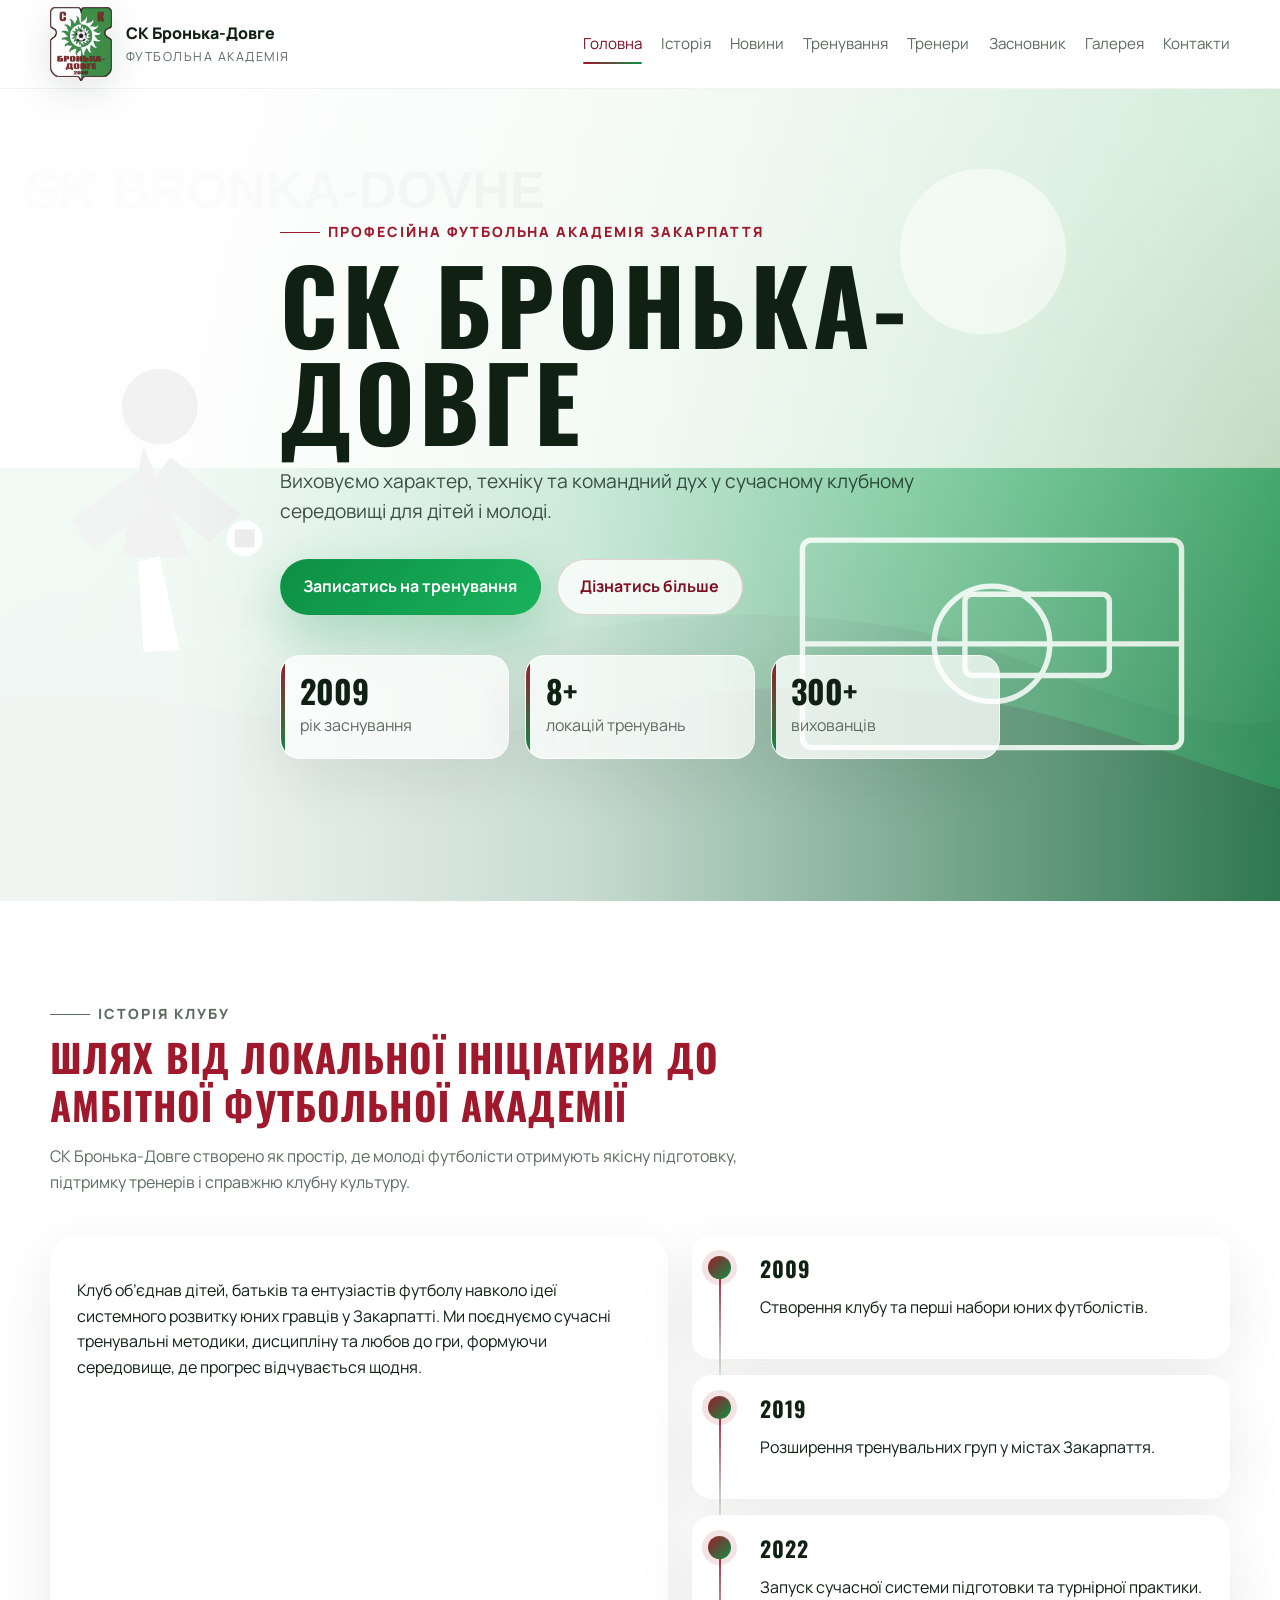
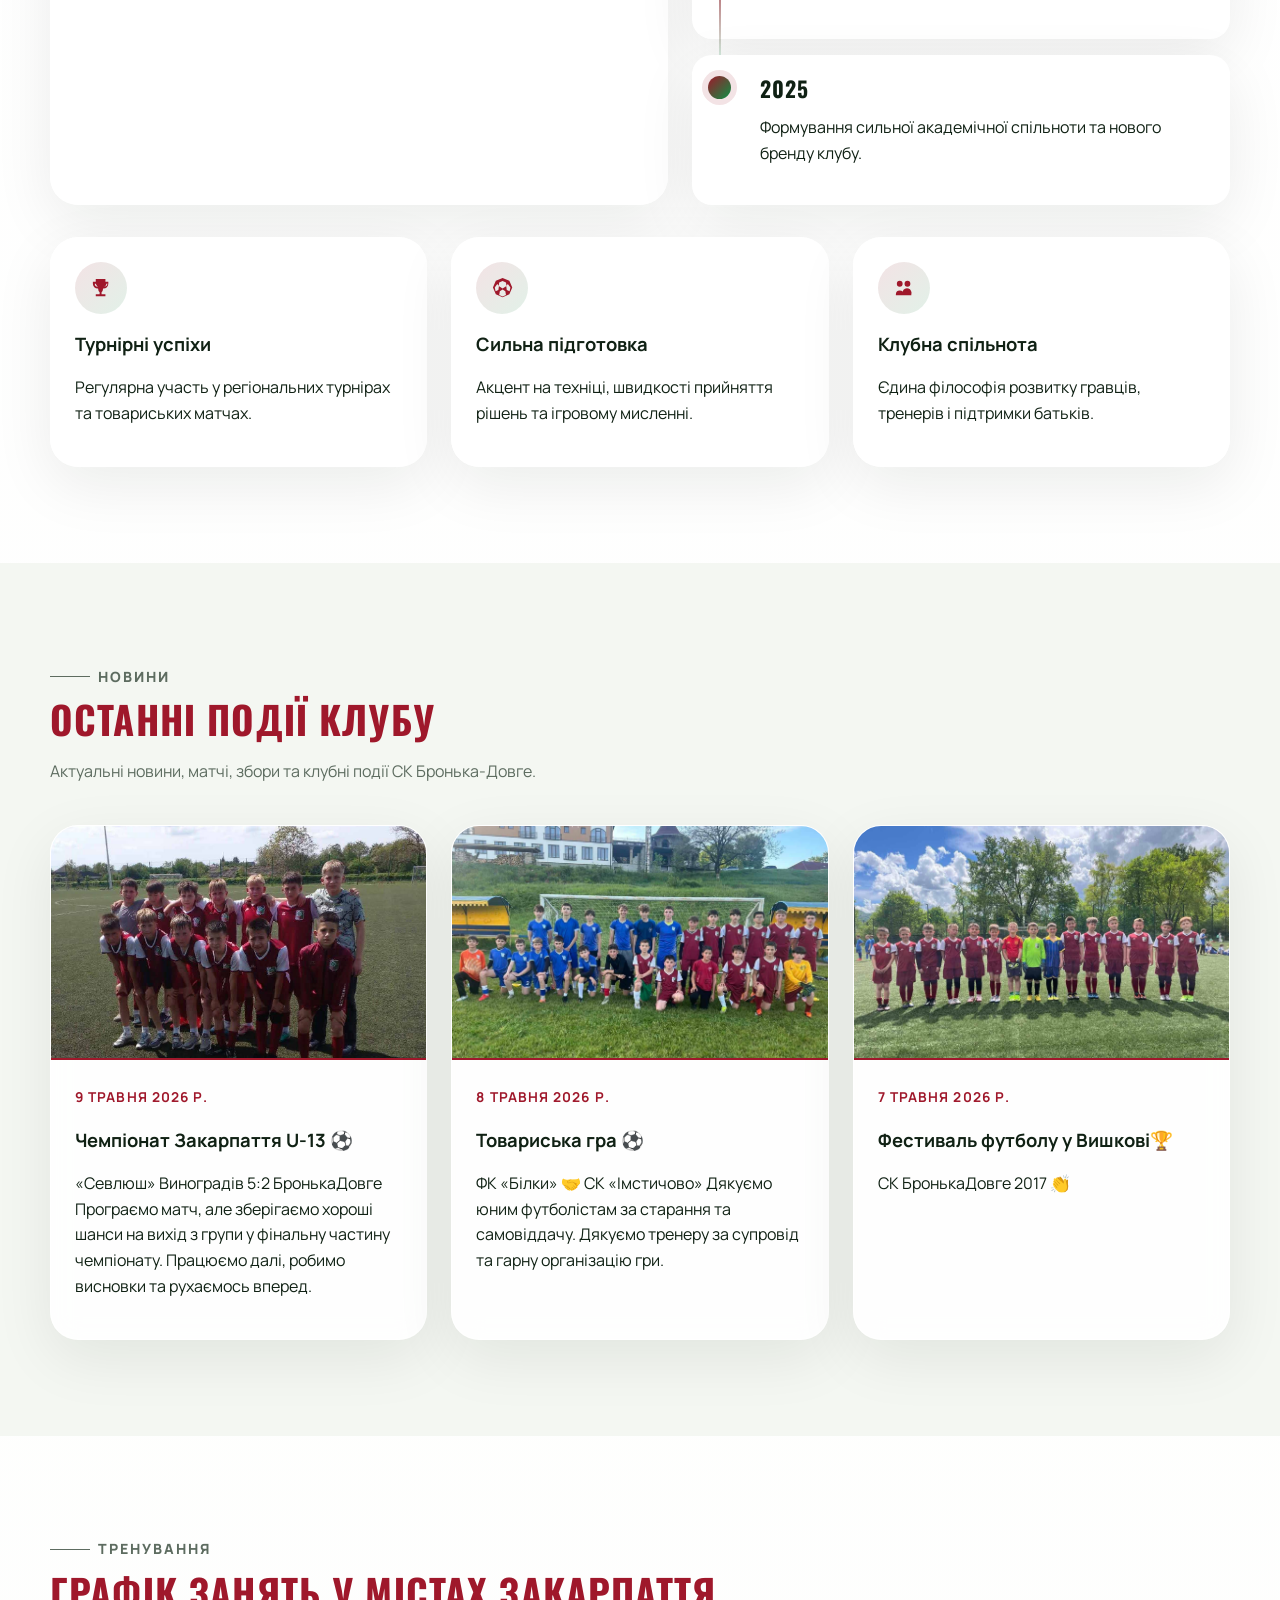
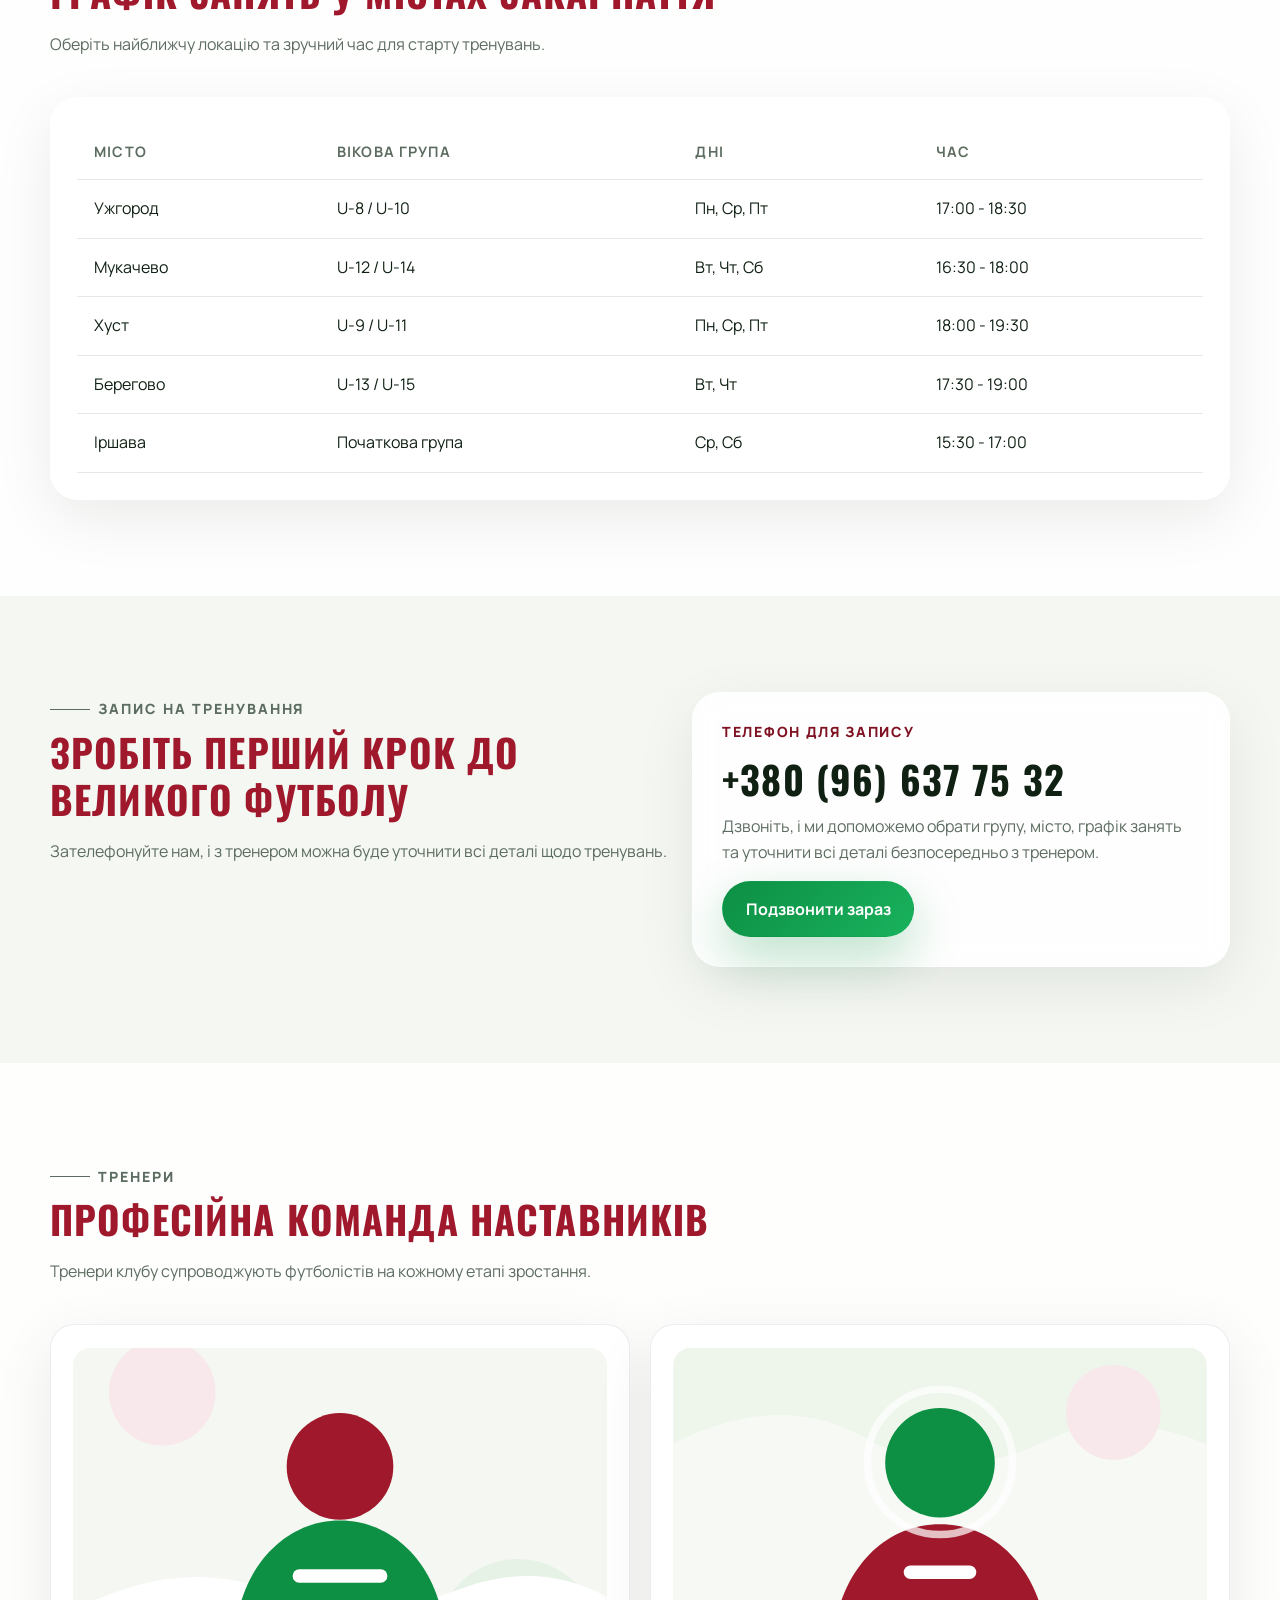
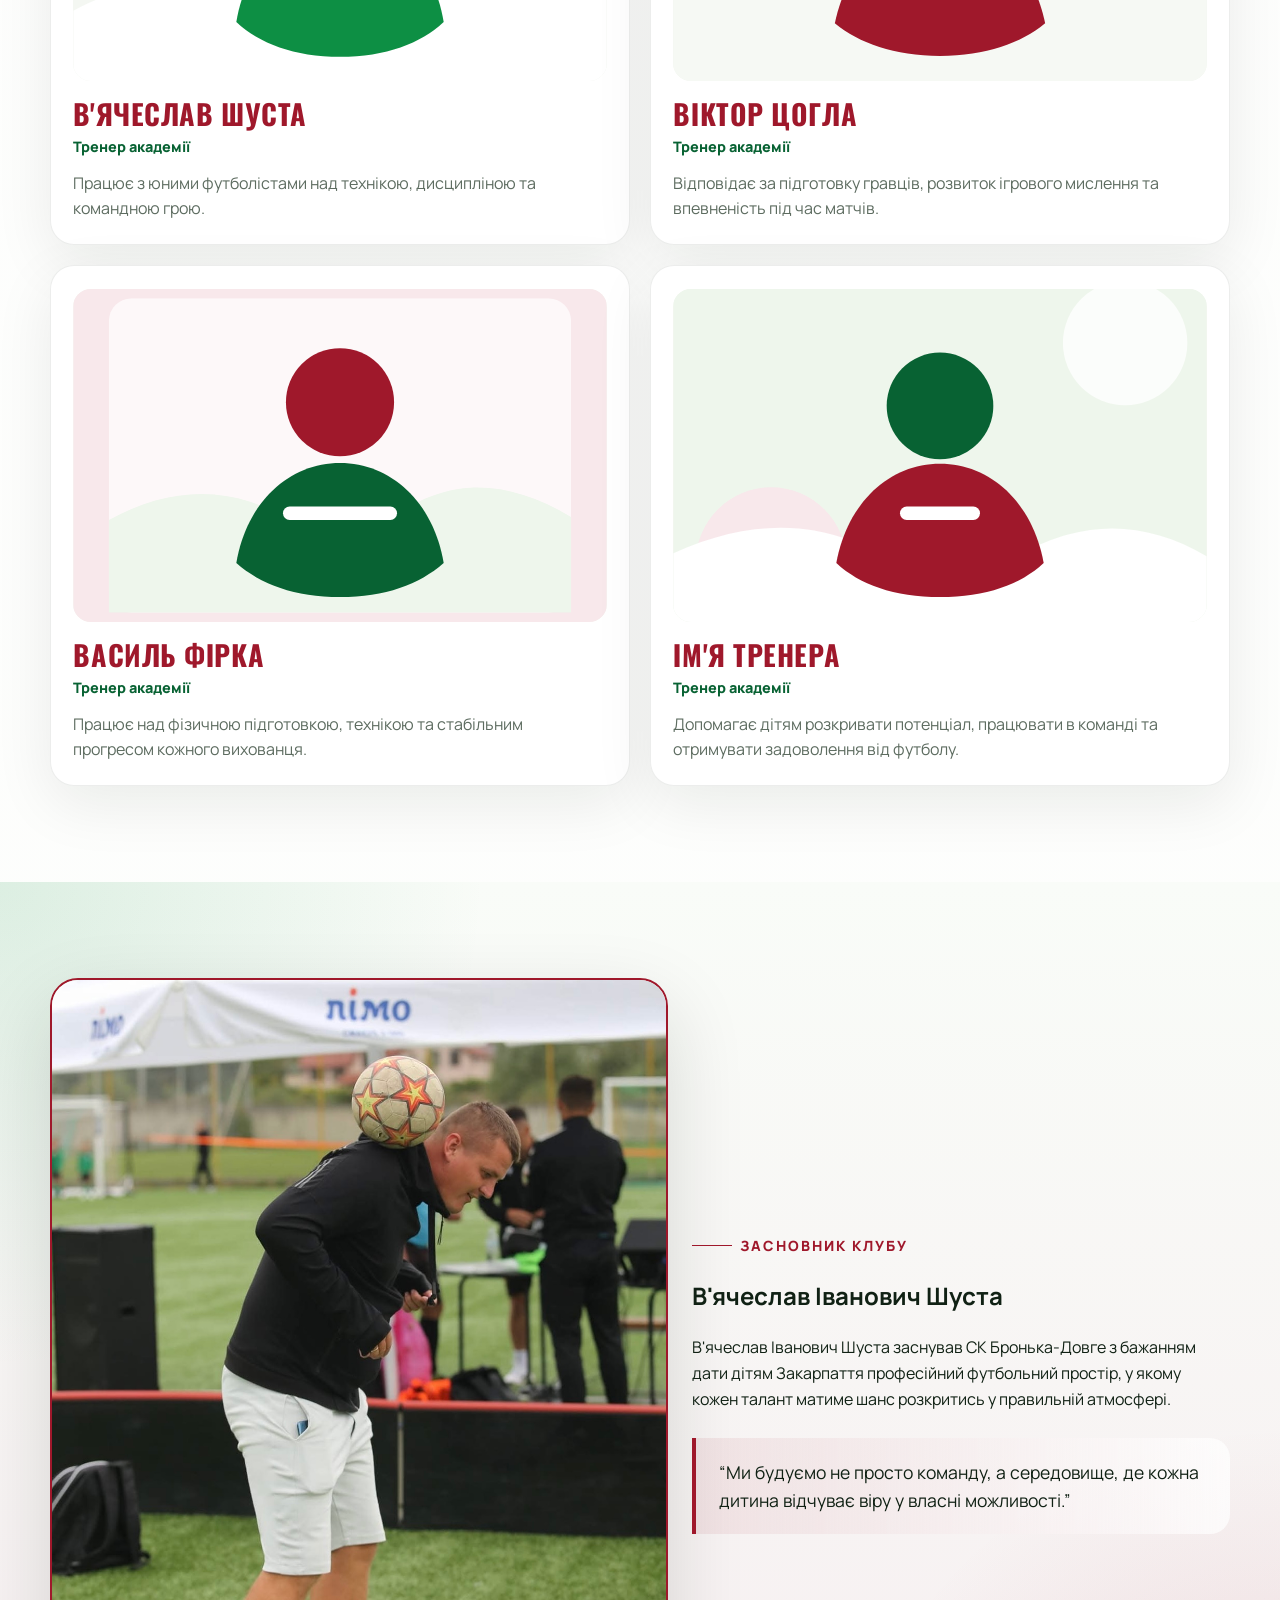
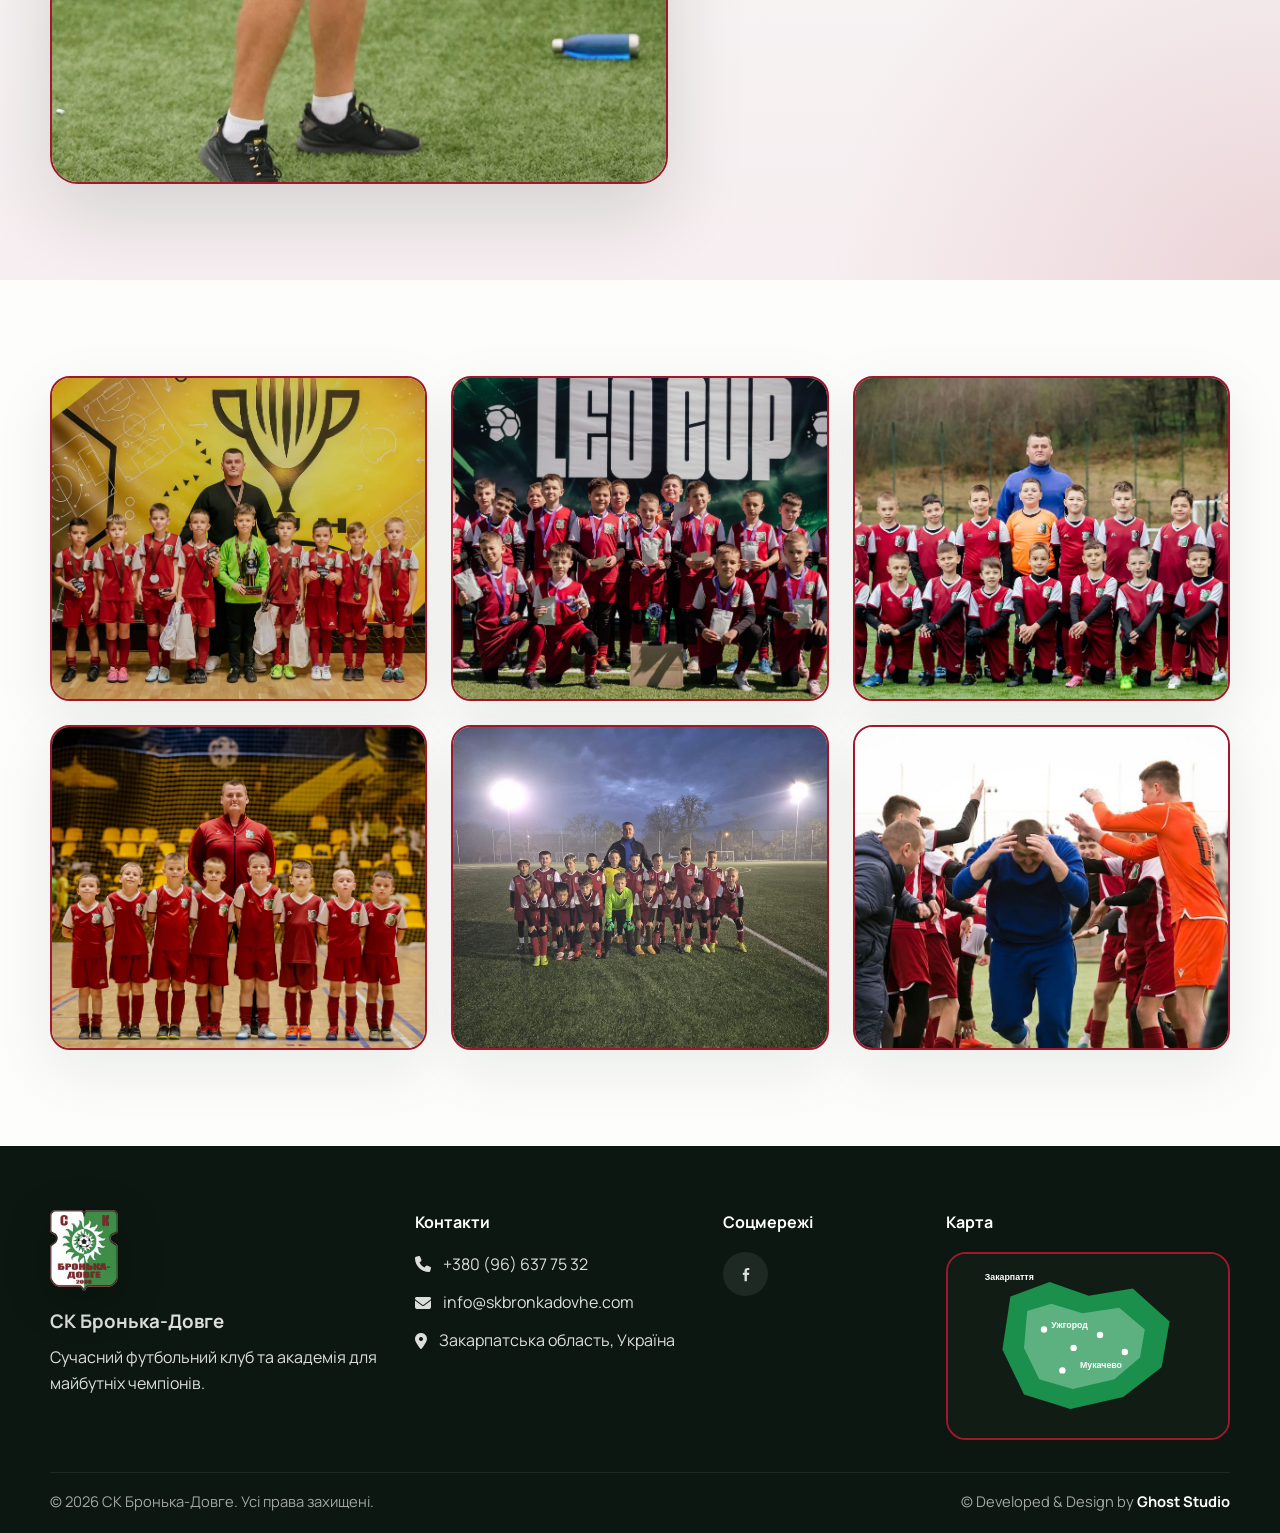
==== project/index.html @ 2214ad93 "Initial SK Bronka-Dovhe site" ====
<!DOCTYPE html>
<html lang="uk">
  <head>
    <meta charset="UTF-8" />
    <meta name="viewport" content="width=device-width, initial-scale=1.0" />
    <title>СК Бронька-Довге | Футбольний клуб, академія та тренування в Закарпатті</title>
    <meta
      name="description"
      content="СК Бронька-Довге — футбольний клуб і академія в Закарпатті. Тренування для дітей, новини клубу, тренери, галерея, історія команди та запис на футбол."
    />
    <meta
      name="keywords"
      content="СК Бронька-Довге, СК Бронька Довге, Бронька-Довге футбол, футбольний клуб Бронька-Довге, футбольний клуб Закарпаття, футбольна академія Закарпаття, дитячий футбол Закарпаття, футбол для дітей Закарпаття, тренування футбол Закарпаття, футбольна школа Закарпаття, футбольна секція Закарпаття, академія футболу Закарпаття, футбол Бронька-Довге, дитячий футбольний клуб, футбольна академія для дітей, юнацький футбол Закарпаття, тренери з футболу Закарпаття, запис на футбол для дітей, футбол Ужгород, футбол Мукачево, футбол Хуст, футбол Берегово, футбол Іршава, футбольні тренування для дітей, найкраща футбольна академія Закарпаття, футбольний клуб для дітей, спортивний клуб Закарпаття, футбол Україна, футбольна команда Закарпаття"
    />
    <meta name="robots" content="index, follow, max-image-preview:large, max-snippet:-1, max-video-preview:-1" />
    <meta name="author" content="СК Бронька-Довге" />
    <meta name="theme-color" content="#9f182b" />
    <meta property="og:type" content="website" />
    <meta property="og:locale" content="uk_UA" />
    <meta property="og:title" content="СК Бронька-Довге | Футбольний клуб та академія" />
    <meta
      property="og:description"
      content="Офіційний сайт СК Бронька-Довге: футбольна академія, тренування, тренери, новини, галерея та історія клубу."
    />
    <meta property="og:image" content="./images/logo.png" />
    <meta property="og:site_name" content="СК Бронька-Довге" />
    <meta name="twitter:card" content="summary_large_image" />
    <meta name="twitter:title" content="СК Бронька-Довге | Футбольний клуб та академія" />
    <meta
      name="twitter:description"
      content="Футбольний клуб і академія СК Бронька-Довге в Закарпатті: тренування, новини, тренери, історія та галерея."
    />
    <meta name="twitter:image" content="./images/logo.png" />
    <script type="application/ld+json">
      {
        "@context": "https://schema.org",
        "@type": "SportsClub",
        "name": "СК Бронька-Довге",
        "alternateName": [
          "СК Бронька Довге",
          "Bronka-Dovhe",
          "СК Бронька-Довге футбольний клуб",
          "СК Бронька-Довге футбольна академія"
        ],
        "sport": "Football",
        "description": "Футбольний клуб та академія в Закарпатті для дітей і молоді: тренування, тренери, новини, історія та галерея.",
        "areaServed": [
          "Закарпатська область",
          "Ужгород",
          "Мукачево",
          "Хуст",
          "Берегово",
          "Іршава"
        ],
        "keywords": [
          "СК Бронька-Довге",
          "футбольний клуб Закарпаття",
          "футбольна академія Закарпаття",
          "дитячий футбол Закарпаття",
          "футбол для дітей",
          "тренування футбол Закарпаття",
          "футбольна школа Закарпаття",
          "юнацький футбол Закарпаття"
        ]
      }
    </script>
    <link rel="preconnect" href="https://fonts.googleapis.com" />
    <link rel="preconnect" href="https://fonts.gstatic.com" crossorigin />
    <link
      href="https://fonts.googleapis.com/css2?family=Manrope:wght@400;500;600;700;800&family=Oswald:wght@500;600;700&display=swap"
      rel="stylesheet"
    />
    <link
      rel="stylesheet"
      href="https://cdnjs.cloudflare.com/ajax/libs/font-awesome/6.5.2/css/all.min.css"
      integrity="sha512-SnH5WK+bZxgPHs44uWIX+LLJAJ9/2PkPKZ5QiAj6Ta86w+fsb2TkR4j8TxwyB4hGmRjQ9BGANiQ7kT7+7qf0ow=="
      crossorigin="anonymous"
      referrerpolicy="no-referrer"
    />
    <link rel="stylesheet" href="./style.css" />
  </head>
  <body>
    <div class="page-shell">
      <header class="header" id="top">
        <div class="container header__inner">
          <a class="brand" href="#hero" aria-label="СК Бронька-Довге">
            <img class="brand__logo" src="./images/logo.png" alt="Логотип СК Бронька-Довге" />
            <span>
              <strong>СК Бронька-Довге</strong>
              <small>Футбольна академія</small>
            </span>
          </a>

          <button
            class="nav-toggle"
            type="button"
            aria-expanded="false"
            aria-controls="site-nav"
            aria-label="Відкрити меню"
          >
            <span></span>
            <span></span>
            <span></span>
          </button>

          <nav class="nav" id="site-nav">
            <a href="#hero">Головна</a>
            <a href="#history">Історія</a>
            <a href="#news">Новини</a>
            <a href="#training">Тренування</a>
            <a href="#coaches">Тренери</a>
            <!-- <a href="#alumni">Наші вихованці</a> -->
            <a href="#founder">Засновник</a>
            <a href="#gallery">Галерея</a>
            <a href="#contacts">Контакти</a>
          </nav>
        </div>
      </header>

      <main>
        <section class="hero" id="hero">
          <div class="hero__bg">
            <img src="./images/hero-bg.svg" alt="Футбольний стадіон СК Бронька-Довге" />
          </div>
          <div class="container hero__content">
            <p class="eyebrow reveal">Професійна футбольна академія Закарпаття</p>
            <h1 class="reveal">СК Бронька-Довге</h1>
            <p class="hero__lead reveal">
              Виховуємо характер, техніку та командний дух у сучасному клубному
              середовищі для дітей і молоді.
            </p>
            <div class="hero__actions reveal">
              <a class="button button--primary" href="#signup">Записатись на тренування</a>
              <a class="button button--ghost" href="#history">Дізнатись більше</a>
            </div>
            <ul class="hero__stats reveal" aria-label="Ключові показники клубу">
              <li><strong>2009</strong><span>рік заснування</span></li>
              <li><strong>8+</strong><span>локацій тренувань</span></li>
              <li><strong>300+</strong><span>вихованців</span></li>
            </ul>
          </div>
        </section>

        <section class="section" id="history">
          <div class="container">
            <div class="section-heading reveal">
              <p class="eyebrow">Історія клубу</p>
              <h2>Шлях від локальної ініціативи до амбітної футбольної академії</h2>
              <p>
                СК Бронька-Довге створено як простір, де молоді футболісти
                отримують якісну підготовку, підтримку тренерів і справжню
                клубну культуру.
              </p>
            </div>

            <div class="history-grid">
              <article class="history-story card reveal">
                <p>
                  Клуб об’єднав дітей, батьків та ентузіастів футболу навколо
                  ідеї системного розвитку юних гравців у Закарпатті. Ми
                  поєднуємо сучасні тренувальні методики, дисципліну та любов до
                  гри, формуючи середовище, де прогрес відчувається щодня.
                </p>
              </article>

              <div class="timeline reveal">
                <div class="timeline__item">
                  <span></span>
                  <h3>2009</h3>
                  <p>Створення клубу та перші набори юних футболістів.</p>
                </div>
                <div class="timeline__item">
                  <span></span>
                  <h3>2019</h3>
                  <p>Розширення тренувальних груп у містах Закарпаття.</p>
                </div>
                <div class="timeline__item">
                  <span></span>
                  <h3>2022</h3>
                  <p>Запуск сучасної системи підготовки та турнірної практики.</p>
                </div>
                <div class="timeline__item">
                  <span></span>
                  <h3>2025</h3>
                  <p>Формування сильної академічної спільноти та нового бренду клубу.</p>
                </div>
              </div>
            </div>

            <div class="achievement-grid">
              <article class="achievement card reveal">
                <span class="achievement__icon" aria-hidden="true">
                  <svg viewBox="0 0 24 24">
                    <path d="M7 3h10v3h3v2a5 5 0 0 1-5 5h-.4A5.98 5.98 0 0 1 13 16.92V19h4v2H7v-2h4v-2.08A5.98 5.98 0 0 1 9.4 13H9a5 5 0 0 1-5-5V6h3V3Zm-1 5a3 3 0 0 0 3 3h.08A6.03 6.03 0 0 1 7 8V8Zm12 0a3 3 0 0 1-2.08 2.86H16a3 3 0 0 0 3-3Z" fill="currentColor"/>
                  </svg>
                </span>
                <h3>Турнірні успіхи</h3>
                <p>Регулярна участь у регіональних турнірах та товариських матчах.</p>
              </article>
              <article class="achievement card reveal">
                <span class="achievement__icon" aria-hidden="true">
                  <svg viewBox="0 0 24 24">
                    <path d="M12 2 5 5l-3 7 3 7 7 3 7-3 3-7-3-7-7-3Zm0 3.1 3.54 1.52.53 3.78L12 13l-4.07-2.6.53-3.78L12 5.1Zm-5.52 3.3 1.74 2.06-.56 4.03-2.9 1.27L3.9 12l2.58-3.6Zm10.96 0L20.1 12l-.86 3.76-2.9-1.27-.56-4.03 1.66-2.06ZM9.14 15.87 12 14l2.86 1.87.64 3.88L12 21.2l-3.5-1.45.64-3.88Z" fill="currentColor"/>
                  </svg>
                </span>
                <h3>Сильна підготовка</h3>
                <p>Акцент на техніці, швидкості прийняття рішень та ігровому мисленні.</p>
              </article>
              <article class="achievement card reveal">
                <span class="achievement__icon" aria-hidden="true">
                  <svg viewBox="0 0 24 24">
                    <path d="M8 11a3 3 0 1 1 0-6 3 3 0 0 1 0 6Zm8 0a3 3 0 1 1 0-6 3 3 0 0 1 0 6ZM4 19a4 4 0 0 1 8 0v1H4v-1Zm8 1v-1c0-1.1-.35-2.12-.94-2.96A4.5 4.5 0 0 1 20 19v1h-8Z" fill="currentColor"/>
                  </svg>
                </span>
                <h3>Клубна спільнота</h3>
                <p>Єдина філософія розвитку гравців, тренерів і підтримки батьків.</p>
              </article>
            </div>
          </div>
        </section>

        <section class="section section--soft" id="news">
          <div class="container">
            <div class="section-heading reveal">
              <p class="eyebrow">Новини</p>
              <h2>Останні події клубу</h2>
              <p>Актуальні новини, матчі, збори та клубні події СК Бронька-Довге.</p>
            </div>

            <div class="news-grid" id="news-list" aria-live="polite">
              <p class="news-empty reveal">Завантажуємо новини...</p>
            </div>
          </div>
        </section>

        <section class="section" id="training">
          <div class="container">
            <div class="section-heading reveal">
              <p class="eyebrow">Тренування</p>
              <h2>Графік занять у містах Закарпаття</h2>
              <p>Оберіть найближчу локацію та зручний час для старту тренувань.</p>
            </div>

            <div class="schedule-wrap card reveal">
              <table class="schedule-table">
                <thead>
                  <tr>
                    <th>Місто</th>
                    <th>Вікова група</th>
                    <th>Дні</th>
                    <th>Час</th>
                  </tr>
                </thead>
                <tbody>
                  <tr>
                    <td>Ужгород</td>
                    <td>U-8 / U-10</td>
                    <td>Пн, Ср, Пт</td>
                    <td>17:00 - 18:30</td>
                  </tr>
                  <tr>
                    <td>Мукачево</td>
                    <td>U-12 / U-14</td>
                    <td>Вт, Чт, Сб</td>
                    <td>16:30 - 18:00</td>
                  </tr>
                  <tr>
                    <td>Хуст</td>
                    <td>U-9 / U-11</td>
                    <td>Пн, Ср, Пт</td>
                    <td>18:00 - 19:30</td>
                  </tr>
                  <tr>
                    <td>Берегово</td>
                    <td>U-13 / U-15</td>
                    <td>Вт, Чт</td>
                    <td>17:30 - 19:00</td>
                  </tr>
                  <tr>
                    <td>Іршава</td>
                    <td>Початкова група</td>
                    <td>Ср, Сб</td>
                    <td>15:30 - 17:00</td>
                  </tr>
                </tbody>
              </table>
            </div>
          </div>
        </section>

        <section class="section section--soft" id="signup">
          <div class="container form-layout">
            <div class="section-heading reveal">
              <p class="eyebrow">Запис на тренування</p>
              <h2>Зробіть перший крок до великого футболу</h2>
              <p>Зателефонуйте нам, і з тренером можна буде уточнити всі деталі щодо тренувань.</p>
            </div>

            <div class="contact-card card reveal">
              <p class="contact-card__label">Телефон для запису</p>
              <a class="contact-card__phone" href="tel:+380966377532">+380 (96) 637 75 32</a>
              <p class="contact-card__text">
                Дзвоніть, і ми допоможемо обрати групу, місто, графік занять та
                уточнити всі деталі безпосередньо з тренером.
              </p>
              <a class="button button--primary" href="tel:+380966377532">Подзвонити зараз</a>
            </div>
          </div>
        </section>

        <section class="section" id="coaches">
          <div class="container">
            <div class="section-heading">
              <p class="eyebrow">Тренери</p>
              <h2>Професійна команда наставників</h2>
              <p>Тренери клубу супроводжують футболістів на кожному етапі зростання.</p>
            </div>

            <div class="coach-grid coach-grid--cards">
              <article class="coach-card card">
                <img
                  class="coach-card__photo"
                  src="./images/trainers/vyacheslav-shusta.svg"
                  alt="Фото тренера В'ячеслава Шусти"
                />
                <div class="coach-card__body">
                  <h3>В'ячеслав Шуста</h3>
                  <p class="coach-card__role">Тренер академії</p>
                  <p>
                    Працює з юними футболістами над технікою, дисципліною та
                    командною грою.
                  </p>
                </div>
              </article>

              <article class="coach-card card">
                <img
                  class="coach-card__photo"
                  src="./images/trainers/viktor-tsogla.svg"
                  alt="Фото тренера Віктора Цогли"
                />
                <div class="coach-card__body">
                  <h3>Віктор Цогла</h3>
                  <p class="coach-card__role">Тренер академії</p>
                  <p>
                    Відповідає за підготовку гравців, розвиток ігрового
                    мислення та впевненість під час матчів.
                  </p>
                </div>
              </article>

              <article class="coach-card card">
                <img
                  class="coach-card__photo"
                  src="./images/trainers/vasyl-firka.svg"
                  alt="Фото тренера Василя Фірки"
                />
                <div class="coach-card__body">
                  <h3>Василь Фірка</h3>
                  <p class="coach-card__role">Тренер академії</p>
                  <p>
                    Працює над фізичною підготовкою, технікою та стабільним
                    прогресом кожного вихованця.
                  </p>
                </div>
              </article>

              <article class="coach-card card">
                <img
                  class="coach-card__photo"
                  src="./images/trainers/coach-placeholder.svg"
                  alt="Фото тренера"
                />
                <div class="coach-card__body">
                  <h3>Ім'я тренера</h3>
                  <p class="coach-card__role">Тренер академії</p>
                  <p>
                    Допомагає дітям розкривати потенціал, працювати в
                    команді та отримувати задоволення від футболу.
                  </p>
                </div>
              </article>
            </div>
          </div>
        </section>

        <!-- <section class="section section--soft" id="alumni">
          <div class="container">
            <div class="section-heading reveal">
              <p class="eyebrow">Наші вихованці</p>
              <h2>Наші вихованці переходять у професійний футбол</h2>
              <p>
                Вихованці СК Бронька-Довге розвиваються далі у конкурентному
                футбольному середовищі України та за кордоном, підтверджуючи
                якість підготовки клубу.
              </p>
            </div>

            <div class="alumni-grid">
              <article class="alumni-card card reveal">
                <div class="alumni-card__icon">
                  <svg viewBox="0 0 24 24" aria-hidden="true">
                    <path d="M12 2a10 10 0 1 0 0 20 10 10 0 0 0 0-20Zm6.9 9h-3.1a15.4 15.4 0 0 0-1.17-4.6A8.03 8.03 0 0 1 18.9 11Zm-6.9 9a13.3 13.3 0 0 1-2.1-7h4.2a13.3 13.3 0 0 1-2.1 7Zm-2.1-9a13.3 13.3 0 0 1 2.1-7 13.3 13.3 0 0 1 2.1 7H9.9ZM9.38 6.4A15.4 15.4 0 0 0 8.2 11H5.1a8.03 8.03 0 0 1 4.28-4.6ZM5.1 13h3.1a15.4 15.4 0 0 0 1.18 4.6A8.03 8.03 0 0 1 5.1 13Zm9.52 4.6A15.4 15.4 0 0 0 15.8 13h3.1a8.03 8.03 0 0 1-4.28 4.6Z" fill="currentColor"/>
                  </svg>
                </div>
                <h3>Успіх за кордоном</h3>
                <p>
                  Наші вихованці проходять перегляди, тренувальні збори та
                  адаптуються до вимог європейського футболу, отримуючи досвід у
                  більш інтенсивному і професійному середовищі.
                </p>
              </article>

              <article class="alumni-card card reveal">
                <div class="alumni-card__icon">
                  <svg viewBox="0 0 24 24" aria-hidden="true">
                    <path d="M12 2 5 5v6c0 5.25 3.55 10.16 7 11 3.45-.84 7-5.75 7-11V5l-7-3Zm0 2.18 5 2.14V11c0 4.16-2.7 8.28-5 9.5V4.18Zm-5 6.82V6.32l5-2.14V20.5c-2.3-1.22-5-5.34-5-9.5Z" fill="currentColor"/>
                  </svg>
                </div>
                <h3>Кращі академії України</h3>
                <p>
                  Гравці клубу продовжують шлях у провідних футбольних академіях
                  України, де мають змогу зростати на вищому рівні конкуренції та
                  тренувального процесу.
                </p>
              </article>

              <article class="alumni-card card reveal">
                <div class="alumni-card__icon">
                  <svg viewBox="0 0 24 24" aria-hidden="true">
                    <path d="M7 2h4l1 3 1-3h4l-3 6h-4L7 2Zm5 7a6 6 0 1 0 0 12 6 6 0 0 0 0-12Zm0 2.2 1.17 2.38 2.63.38-1.9 1.85.45 2.6L12 17.16l-2.35 1.25.45-2.6-1.9-1.85 2.63-.38L12 11.2Z" fill="currentColor"/>
                  </svg>
                </div>
                <h3>Результат системної підготовки</h3>
                <p>
                  Технічна база, дисципліна, ігрове мислення та підтримка
                  тренерів допомагають вихованцям СК Бронька-Довге впевнено
                  переходити на наступний рівень розвитку.
                </p>
              </article>
            </div>

            <div class="alumni-highlight card reveal">
              <div>
                <p class="eyebrow">Перспектива</p>
                <h3>СК Бронька-Довге відкриває шлях до великого футболу</h3>
              </div>
              <p>
                Цей блок легко доповнюється реальними іменами вихованців,
                академіями, країнами, фото та індивідуальними історіями успіху.
              </p>
            </div>
          </div>
        </section> -->

        <section class="section section--accent" id="founder">
          <div class="container founder">
            <div class="founder__media reveal">
              <img src="./images/founder.jpg" alt="Засновник клубу СК Бронька-Довге" />
            </div>
            <div class="founder__content reveal">
              <p class="eyebrow">Засновник клубу</p>
              <h2>В'ячеслав Іванович Шуста</h2>
              <p>
                В'ячеслав Іванович Шуста заснував СК Бронька-Довге з бажанням дати
                дітям Закарпаття професійний футбольний простір, у якому кожен
                талант матиме шанс розкритись у правильній атмосфері.
              </p>
              <blockquote>
                “Ми будуємо не просто команду, а середовище, де кожна дитина
                відчуває віру у власні можливості.”
              </blockquote>
            </div>
          </div>
        </section>

        <section class="section" id="gallery">
          <div class="container">
            <div class="gallery-grid">
              <button class="gallery-item reveal" type="button" data-image="./images/gallery-1.jpg">
                <img src="./images/gallery-1.jpg" alt="Тренування на полі" />
              </button>
              <button class="gallery-item reveal" type="button" data-image="./images/gallery-2.jpg">
                <img src="./images/gallery-2.jpg" alt="Командне коло перед матчем" />
              </button>
              <button class="gallery-item reveal" type="button" data-image="./images/gallery-3.jpg">
                <img src="./images/gallery-3.jpg" alt="Момент з футбольного матчу" />
              </button>
              <button class="gallery-item reveal" type="button" data-image="./images/gallery-4.jpg">
                <img src="./images/gallery-4.jpg" alt="Робота тренера з гравцями" />
              </button>
              <button class="gallery-item reveal" type="button" data-image="./images/gallery-5.jpg">
                <img src="./images/gallery-5.jpg" alt="Юні футболісти клубу" />
              </button>
              <button class="gallery-item reveal" type="button" data-image="./images/gallery-6.jpg">
                <img src="./images/gallery-6.jpg" alt="Святкування після гри" />
              </button>
            </div>
          </div>
        </section>
      </main>

      <footer class="footer" id="contacts">
        <div class="container footer__grid">
          <div class="footer__brand">
            <img class="brand__logo footer__logo" src="./images/logo.png" alt="Логотип СК Бронька-Довге" />
            <h3>СК Бронька-Довге</h3>
            <p>Сучасний футбольний клуб та академія для майбутніх чемпіонів.</p>
          </div>

          <div>
            <h4>Контакти</h4>
            <ul class="footer__list">
              <li><i class="fa-solid fa-phone"></i><a href="tel:+380000000000">+380 (96) 637 75 32</a></li>
              <li><i class="fa-solid fa-envelope"></i><a href="mailto:info@skbronkadovhe.com">info@skbronkadovhe.com</a></li>
              <li><i class="fa-solid fa-location-dot"></i><span>Закарпатська область, Україна</span></li>
            </ul>
          </div>

          <div>
            <h4>Соцмережі</h4>
            <div class="socials">
              <a
                href="https://www.facebook.com/share/14nDZUcJh2H/?mibextid=wwXIfr"
                aria-label="Facebook"
                target="_blank"
                rel="noopener noreferrer"
              >
                <svg viewBox="0 0 24 24" aria-hidden="true">
                  <path
                    d="M13.5 22v-8.2h2.8l.42-3.2H13.5V8.55c0-.93.26-1.56 1.6-1.56h1.7V4.12c-.29-.04-1.29-.12-2.45-.12-2.43 0-4.1 1.48-4.1 4.2v2.34H7.95v3.2h2.35V22h3.2Z"
                    fill="currentColor"
                  />
                </svg>
              </a>
            </div>
          </div>

          <div>
            <h4>Карта</h4>
            <div class="map-card">
              <img src="./images/map.svg" alt="Карта Закарпаття та локацій клубу" />
            </div>
          </div>
        </div>

        <div class="container footer__bottom">
          <p>&copy; <span id="year"></span> СК Бронька-Довге. Усі права захищені.</p>
          <p>&copy; Developed &amp; Design by  <a class="footer__credit-link" href="https://ghoststudio.website" target="_blank" rel="noopener noreferrer">Ghost Studio</a></p>
        </div>
      </footer>
    </div>

    <div class="lightbox" id="lightbox" aria-hidden="true">
      <button class="lightbox__close" type="button" aria-label="Закрити галерею">
        <i class="fa-solid fa-xmark"></i>
      </button>
      <img src="" alt="Збільшене фото галереї" />
    </div>

    <script src="https://identity.netlify.com/v1/netlify-identity-widget.js"></script>
    <script src="./script.js"></script>
  </body>
</html>
---- project/style.css ----
:root {
  --bg: #ffffff;
  --bg-soft: #f4f7f2;
  --bg-accent: #eef6ec;
  --text: #102114;
  --muted: #5d6c60;
  --line: rgba(16, 33, 20, 0.1);
  --primary: #0d8f44;
  --primary-dark: #086233;
  --accent: #9f182b;
  --accent-dark: #7f1222;
  --accent-soft: #f8e8eb;
  --card-shadow: 0 18px 60px rgba(8, 27, 14, 0.08);
  --card-shadow-hover: 0 28px 80px rgba(8, 27, 14, 0.14);
  --radius-lg: 28px;
  --radius-md: 20px;
  --radius-sm: 14px;
  --container: min(1180px, calc(100% - 2rem));
}

* {
  box-sizing: border-box;
}

html {
  scroll-behavior: smooth;
  scroll-padding-top: 6.5rem;
}

body {
  margin: 0;
  background: linear-gradient(180deg, #ffffff 0%, #fcfdfb 100%);
  color: var(--text);
  font-family: "Manrope", sans-serif;
  line-height: 1.6;
}

main section[id],
footer[id] {
  scroll-margin-top: 6.5rem;
}

img {
  display: block;
  max-width: 100%;
}

a {
  color: inherit;
  text-decoration: none;
}

button,
input {
  font: inherit;
}

.container {
  width: var(--container);
  margin: 0 auto;
}

body.menu-open {
  overflow: hidden;
}

.page-shell {
  overflow: clip;
}

.section {
  padding: 6rem 0;
}

.section--soft {
  background: var(--bg-soft);
}

.section--accent {
  background:
    radial-gradient(circle at top left, rgba(13, 143, 68, 0.12), transparent 30%),
    radial-gradient(circle at bottom right, rgba(159, 24, 43, 0.12), transparent 28%),
    linear-gradient(180deg, #f9fcf8 0%, #f6eef0 100%);
}

.section-heading {
  max-width: 720px;
  margin-bottom: 2.5rem;
}

.section-heading h2 {
  margin: 0.45rem 0 1rem;
  font: 700 clamp(2rem, 3vw, 3.25rem) / 1.24 "Oswald", sans-serif;
  color: var(--accent);
  text-transform: uppercase;
  letter-spacing: 0.03em;
}

.section-heading p {
  margin: 0;
  color: var(--muted);
}

.eyebrow {
  display: inline-flex;
  align-items: center;
  gap: 0.5rem;
  margin: 0;
  color: var(--accent);
  font-size: 0.88rem;
  font-weight: 800;
  letter-spacing: 0.14em;
  text-transform: uppercase;
}

.eyebrow::before {
  content: "";
  width: 2.5rem;
  height: 1px;
  background: currentColor;
}

.card {
  background: rgba(255, 255, 255, 0.88);
  border: 1px solid rgba(255, 255, 255, 0.75);
  border-radius: var(--radius-lg);
  box-shadow: var(--card-shadow);
  backdrop-filter: blur(14px);
}

.header {
  position: sticky;
  top: 0;
  z-index: 50;
  background: rgba(255, 255, 255, 0.86);
  border-bottom: 1px solid rgba(16, 33, 20, 0.06);
  backdrop-filter: blur(16px);
}

.header__inner {
  display: flex;
  align-items: center;
  justify-content: space-between;
  gap: 1.5rem;
  min-height: 5.5rem;
}

.brand {
  display: inline-flex;
  align-items: center;
  gap: 0.85rem;
  transition: transform 0.35s ease;
}

.brand__logo {
  width: 62px;
  height: auto;
  object-fit: contain;
  filter:
    drop-shadow(0 0 0.6px rgba(159, 24, 43, 0.95))
    drop-shadow(0 0 0.6px rgba(159, 24, 43, 0.95))
    drop-shadow(0 10px 18px rgba(10, 28, 15, 0.12));
  transform: translateY(0);
  transition: transform 0.35s ease, filter 0.35s ease;
}

.brand:hover {
  transform: translateY(-1px);
}

.brand:hover .brand__logo {
  transform: translateY(-2px) scale(1.03);
  filter:
    drop-shadow(0 0 0.8px rgba(159, 24, 43, 0.98))
    drop-shadow(0 0 0.8px rgba(159, 24, 43, 0.98))
    drop-shadow(0 14px 24px rgba(159, 24, 43, 0.14));
}

.brand strong,
.brand small {
  display: block;
}

.brand strong {
  font-weight: 800;
}

.brand small {
  color: var(--muted);
  font-size: 0.78rem;
  letter-spacing: 0.12em;
  text-transform: uppercase;
}

.nav {
  display: flex;
  align-items: center;
  gap: 1.2rem;
  font-size: 0.95rem;
}

.nav a {
  position: relative;
  padding: 0.35rem 0;
  color: var(--muted);
  transition: color 0.25s ease;
}

.nav a::after {
  content: "";
  position: absolute;
  inset: auto 0 -0.15rem;
  height: 2px;
  border-radius: 999px;
  background: linear-gradient(90deg, var(--accent), var(--primary));
  transform: scaleX(0);
  transform-origin: center;
  transition: transform 0.25s ease;
}

.nav a:hover,
.nav a.active {
  color: var(--accent-dark);
}

.nav a:hover::after,
.nav a.active::after {
  transform: scaleX(1);
}

.nav-toggle {
  display: none;
  flex-direction: column;
  align-items: center;
  justify-content: center;
  gap: 0.28rem;
  width: 3rem;
  height: 3rem;
  padding: 0;
  border: 0;
  background: transparent;
  border-radius: 0;
  cursor: pointer;
}

.nav-toggle span {
  width: 1.4rem;
  height: 3px;
  border-radius: 999px;
  background: var(--accent);
  transition: transform 0.25s ease, opacity 0.25s ease;
}

.hero {
  position: relative;
  min-height: calc(100vh - 5.5rem);
  display: grid;
  align-items: center;
  padding: 4rem 0 5rem;
}

.hero__bg {
  position: absolute;
  inset: 0;
}

.hero__bg::after {
  content: "";
  position: absolute;
  inset: 0;
  background:
    linear-gradient(90deg, rgba(255, 255, 255, 0.94) 14%, rgba(255, 255, 255, 0.78) 45%, rgba(255, 255, 255, 0.15) 100%),
    radial-gradient(circle at right center, rgba(159, 24, 43, 0.08), transparent 26%);
}

.hero__bg img {
  width: 100%;
  height: 100%;
  object-fit: cover;
}

.hero__content {
  position: relative;
  z-index: 1;
  max-width: 720px;
}

.hero h1 {
  margin: 0.7rem 0 1rem;
  font: 700 clamp(3rem, 8vw, 6.5rem) / 0.95 "Oswald", sans-serif;
  letter-spacing: 0.04em;
  text-transform: uppercase;
}

.hero__lead {
  max-width: 40rem;
  margin: 0;
  font-size: clamp(1.05rem, 2vw, 1.2rem);
  color: rgba(16, 33, 20, 0.78);
}

.hero__actions {
  display: flex;
  flex-wrap: wrap;
  gap: 1rem;
  margin-top: 2rem;
}

.button {
  display: inline-flex;
  align-items: center;
  justify-content: center;
  min-height: 3.5rem;
  padding: 0 1.4rem;
  border-radius: 999px;
  border: 1px solid transparent;
  font-weight: 700;
  transition: transform 0.25s ease, box-shadow 0.25s ease, background 0.25s ease;
}

.button:hover {
  transform: translateY(-2px);
}

.button--primary {
  background: linear-gradient(135deg, var(--primary), #19b25d);
  color: #fff;
  box-shadow: 0 20px 50px rgba(13, 143, 68, 0.28);
}

.button--ghost {
  border-color: rgba(159, 24, 43, 0.18);
  background: rgba(255, 255, 255, 0.8);
  color: var(--accent-dark);
}

.hero__stats {
  display: grid;
  grid-template-columns: repeat(3, minmax(0, 1fr));
  gap: 1rem;
  margin: 2.5rem 0 0;
  padding: 0;
  list-style: none;
}

.hero__stats li {
  padding: 1.2rem;
  border: 1px solid rgba(255, 255, 255, 0.78);
  border-radius: var(--radius-md);
  background: rgba(255, 255, 255, 0.76);
  box-shadow: var(--card-shadow);
  position: relative;
  overflow: hidden;
}

.hero__stats li::before {
  content: "";
  position: absolute;
  inset: 0 auto 0 0;
  width: 4px;
  background: linear-gradient(180deg, var(--accent), var(--primary));
}

.hero__stats strong,
.hero__stats span {
  display: block;
}

.hero__stats strong {
  font: 700 2rem/1 "Oswald", sans-serif;
}

.hero__stats span {
  margin-top: 0.35rem;
  color: var(--muted);
}

.history-grid,
.form-layout,
.founder {
  display: grid;
  grid-template-columns: 1.15fr 1fr;
  gap: 1.5rem;
}

.history-story,
.contact-card,
.schedule-wrap {
  padding: 1.6rem;
}

.timeline {
  display: grid;
  gap: 1rem;
}

.timeline__item {
  position: relative;
  padding: 1.4rem 1.4rem 1.4rem 4.2rem;
  border-radius: var(--radius-md);
  background: #fff;
  box-shadow: var(--card-shadow);
}

.timeline__item::before {
  content: "";
  position: absolute;
  left: 1.65rem;
  top: 1.7rem;
  bottom: -1rem;
  width: 2px;
  background: linear-gradient(180deg, var(--accent), rgba(13, 143, 68, 0.16));
}

.timeline__item:last-child::before {
  display: none;
}

.timeline__item span {
  position: absolute;
  left: 0.95rem;
  top: 1.3rem;
  display: grid;
  place-items: center;
  width: 1.45rem;
  height: 1.45rem;
  border-radius: 50%;
  background: linear-gradient(135deg, var(--accent), var(--primary));
  box-shadow: 0 0 0 6px rgba(159, 24, 43, 0.12);
}

.timeline__item h3 {
  margin: 0 0 0.4rem;
  font: 700 1.35rem/1 "Oswald", sans-serif;
  letter-spacing: 0.05em;
}

.achievement-grid,
.news-grid,
.alumni-grid,
.coach-grid,
.gallery-grid {
  display: grid;
  gap: 1.5rem;
}

.achievement-grid {
  grid-template-columns: repeat(3, minmax(0, 1fr));
  margin-top: 2rem;
}

.achievement,
.coach-card__body,
.news-card__body {
  padding: 1.5rem;
}

.achievement__icon,
.alumni-card__icon {
  display: inline-grid;
  place-items: center;
  width: 3.25rem;
  height: 3.25rem;
  border-radius: 50%;
  background: linear-gradient(135deg, rgba(159, 24, 43, 0.12), rgba(13, 143, 68, 0.12));
  color: var(--accent);
}

.achievement__icon svg,
.alumni-card__icon svg {
  width: 1.45rem;
  height: 1.45rem;
}

.achievement h3,
.news-card h3,
.coach-card h3 {
  margin: 1rem 0 0.55rem;
  font-size: 1.15rem;
}

.news-grid {
  grid-template-columns: repeat(3, minmax(0, 1fr));
}

.news-empty {
  grid-column: 1 / -1;
  margin: 0;
  color: var(--muted);
}

.alumni-grid {
  grid-template-columns: repeat(3, minmax(0, 1fr));
}

.alumni-card {
  padding: 1.5rem;
}

.alumni-card__icon {
  width: 3.4rem;
  height: 3.4rem;
}

.alumni-card h3 {
  margin: 1rem 0 0.65rem;
  font-size: 1.15rem;
}

.alumni-highlight {
  display: grid;
  grid-template-columns: 1fr 1fr;
  gap: 1.5rem;
  align-items: center;
  margin-top: 1.5rem;
  padding: 1.5rem;
}

.alumni-highlight h3,
.alumni-highlight p {
  margin: 0;
}

.news-card {
  overflow: hidden;
  transition: transform 0.3s ease, box-shadow 0.3s ease;
}

.news-card:hover,
.gallery-item:hover {
  transform: translateY(-6px);
  box-shadow: var(--card-shadow-hover);
}

.news-card img {
  width: 100%;
  aspect-ratio: 16 / 10;
  object-fit: cover;
  border-bottom: 2px solid #9f182b;
}

.news-card__date {
  color: var(--accent);
  font-size: 0.85rem;
  font-weight: 700;
  text-transform: uppercase;
  letter-spacing: 0.08em;
}

.schedule-wrap {
  overflow-x: auto;
}

.schedule-table {
  width: 100%;
  border-collapse: collapse;
  min-width: 700px;
}

.schedule-table th,
.schedule-table td {
  padding: 1rem 1.1rem;
  border-bottom: 1px solid var(--line);
  text-align: left;
}

.schedule-table th {
  font-size: 0.9rem;
  text-transform: uppercase;
  letter-spacing: 0.08em;
  color: var(--muted);
}

.contact-card {
  display: grid;
  gap: 1rem;
  align-self: start;
  padding: 1.8rem;
}

.contact-card__label {
  margin: 0;
  color: var(--accent-dark);
  font-size: 0.88rem;
  font-weight: 800;
  letter-spacing: 0.12em;
  text-transform: uppercase;
}

.contact-card__phone {
  display: inline-flex;
  align-items: center;
  width: fit-content;
  color: var(--text);
  font: 700 clamp(2rem, 3vw, 2.8rem) / 1 "Oswald", sans-serif;
  letter-spacing: 0.03em;
}

.contact-card__text {
  margin: 0;
  max-width: 34rem;
  color: var(--muted);
}

.contact-card .button {
  width: fit-content;
}

.coach-grid {
  grid-template-columns: repeat(2, minmax(0, 1fr));
}

.coach-grid--cards {
  gap: 1.25rem;
}

.coach-card {
  display: flex;
  flex-direction: column;
  min-height: 100%;
  gap: 1rem;
  padding: 1.4rem;
  overflow: hidden;
  background: #fff;
  border: 1px solid rgba(16, 33, 20, 0.08);
  border-radius: 24px;
}

.coach-card__photo {
  width: 100%;
  aspect-ratio: 16 / 10;
  object-fit: cover;
  border-radius: 18px;
  background: var(--bg-soft);
}

.coach-card__body {
  padding: 0;
}

.coach-card h3 {
  margin: 0 0 0.35rem;
  color: var(--accent);
  font: 700 clamp(1.45rem, 2.2vw, 2rem) / 1.15 "Oswald", sans-serif;
  letter-spacing: 0.02em;
  text-transform: uppercase;
}

.coach-card__role {
  margin: 0 0 0.8rem;
  color: var(--primary-dark);
  font-size: 0.9rem;
  font-weight: 800;
}

.coach-card p:not(.coach-card__role) {
  margin: 0;
  color: var(--muted);
}

.founder {
  align-items: center;
}

.founder__media img {
  width: 100%;
  border-radius: var(--radius-lg);
  border: 2px solid #9f182b;
  box-shadow: var(--card-shadow-hover);
}

.founder__content blockquote {
  margin: 1.6rem 0 0;
  padding: 1.25rem 1.4rem;
  border-left: 4px solid var(--accent);
  border-radius: 0 var(--radius-md) var(--radius-md) 0;
  background: linear-gradient(90deg, rgba(159, 24, 43, 0.08), rgba(255, 255, 255, 0.72));
  font-size: 1.1rem;
  color: var(--text);
}

.gallery-grid {
  grid-template-columns: repeat(3, minmax(0, 1fr));
}

.gallery-item {
  padding: 0;
  border: 2px solid #9f182b;
  border-radius: var(--radius-md);
  overflow: hidden;
  background: #fff;
  cursor: pointer;
  box-shadow: var(--card-shadow);
  transition: transform 0.3s ease, box-shadow 0.3s ease, border-color 0.3s ease;
}

.gallery-item img {
  width: 100%;
  aspect-ratio: 1 / 0.86;
  object-fit: cover;
}

.gallery-item:hover {
  border-color: #7f1222;
}

.footer {
  padding: 4rem 0 1.2rem;
  background: #0b1710;
  color: rgba(255, 255, 255, 0.86);
}

.footer__grid {
  display: grid;
  grid-template-columns: 1.2fr 1fr 0.7fr 1fr;
  gap: 1.5rem;
}

.footer__brand img {
  width: 68px;
  height: auto;
  margin-bottom: 1rem;
}

.footer__brand h3 {
  margin: 0 0 0.55rem;
}

.footer__brand p {
  margin: 0;
}

.footer__logo {
  filter:
    drop-shadow(0 0 0.75px rgba(159, 24, 43, 0.95))
    drop-shadow(0 0 0.75px rgba(159, 24, 43, 0.95))
    drop-shadow(0 12px 22px rgba(0, 0, 0, 0.2));
}

.footer h4 {
  margin: 0 0 1rem;
  color: #fff;
}

.footer__list {
  margin: 0;
  padding: 0;
  list-style: none;
}

.footer__list li {
  display: flex;
  align-items: center;
  gap: 0.75rem;
  margin-bottom: 0.8rem;
}

.socials {
  display: flex;
  gap: 0.75rem;
}

.socials a {
  display: grid;
  place-items: center;
  width: 2.8rem;
  height: 2.8rem;
  border-radius: 50%;
  background: rgba(255, 255, 255, 0.08);
  transition: transform 0.25s ease, background 0.25s ease;
}

.socials a svg {
  width: 1.1rem;
  height: 1.1rem;
}

.socials a:hover {
  transform: translateY(-3px);
  background: linear-gradient(135deg, rgba(159, 24, 43, 0.28), rgba(25, 178, 93, 0.2));
}

.map-card {
  overflow: hidden;
  border-radius: var(--radius-md);
  border: 2px solid #9f182b;
}

.map-card img {
  width: 100%;
  height: 100%;
  object-fit: cover;
}

.footer__bottom {
  margin-top: 2rem;
  padding-top: 1.1rem;
  border-top: 1px solid rgba(255, 255, 255, 0.08);
  font-size: 0.92rem;
  color: rgba(255, 255, 255, 0.62);
  display: flex;
  flex-wrap: wrap;
  justify-content: space-between;
  gap: 0.75rem 1rem;
}

.footer__bottom p {
  margin: 0;
}

.footer__credit-link {
  color: #ffffff;
  font-weight: 700;
  text-decoration: none;
}

.footer__credit-link:hover {
  color: var(--accent);
}

.lightbox {
  position: fixed;
  inset: 0;
  z-index: 80;
  display: grid;
  place-items: center;
  padding: 1.5rem;
  background: rgba(6, 18, 9, 0.9);
  opacity: 0;
  visibility: hidden;
  transition: opacity 0.25s ease, visibility 0.25s ease;
}

.lightbox.is-open {
  opacity: 1;
  visibility: visible;
}

.lightbox img {
  max-width: min(100%, 1040px);
  max-height: 82vh;
  border-radius: var(--radius-lg);
  box-shadow: 0 30px 90px rgba(0, 0, 0, 0.35);
}

.lightbox__close {
  position: absolute;
  top: 1rem;
  right: 1rem;
  display: grid;
  place-items: center;
  width: 3rem;
  height: 3rem;
  border: 0;
  border-radius: 50%;
  background: rgba(255, 255, 255, 0.12);
  color: #fff;
  cursor: pointer;
}

.reveal {
  opacity: 0;
  transform: translateY(28px);
  transition: opacity 0.7s ease, transform 0.7s ease;
}

.reveal.is-visible {
  opacity: 1;
  transform: translateY(0);
}

@media (max-width: 1080px) {
  .news-grid,
  .alumni-grid,
  .coach-grid,
  .achievement-grid,
  .footer__grid {
    grid-template-columns: repeat(2, minmax(0, 1fr));
  }

  .gallery-grid {
    grid-template-columns: repeat(2, minmax(0, 1fr));
  }

  .history-grid,
  .form-layout,
  .founder {
    grid-template-columns: 1fr;
  }
}

@media (max-width: 820px) {
  html {
    scroll-padding-top: 5.6rem;
  }

  main section[id],
  footer[id] {
    scroll-margin-top: 5.6rem;
  }

  .header__inner {
    min-height: 4.8rem;
    gap: 0.9rem;
  }

  .nav-toggle {
    display: inline-grid;
  }

  .nav {
    position: absolute;
    top: calc(100% + 0.6rem);
    right: 1rem;
    left: 1rem;
    display: grid;
    gap: 0.35rem;
    padding: 0.9rem;
    border-radius: 24px;
    background: linear-gradient(180deg, rgba(255, 255, 255, 0.98), rgba(248, 232, 235, 0.92));
    box-shadow: var(--card-shadow-hover);
    opacity: 0;
    visibility: hidden;
    transform: translateY(-10px);
    transition: opacity 0.25s ease, transform 0.25s ease, visibility 0.25s ease;
  }

  .nav.is-open {
    opacity: 1;
    visibility: visible;
    transform: translateY(0);
  }

  .nav a {
    padding: 0.85rem 0.6rem;
    border-radius: 14px;
    background: rgba(255, 255, 255, 0.58);
  }

  .nav a::after {
    inset: auto 0.6rem 0.45rem;
  }

  .hero__stats,
  .news-grid,
  .alumni-grid,
  .achievement-grid,
  .gallery-grid,
  .footer__grid,
  .contact-card {
    grid-template-columns: 1fr;
  }

  .section {
    padding: 4.5rem 0;
  }

  .alumni-highlight {
    grid-template-columns: 1fr;
  }

  .hero {
    padding: 3.4rem 0 4.2rem;
  }

  .hero__content {
    max-width: 100%;
  }

  .hero h1 {
    max-width: none;
  }

  .section-heading {
    margin-bottom: 2rem;
  }

  .schedule-wrap {
    padding: 0;
    background: transparent;
    border: 0;
    box-shadow: none;
    overflow: visible;
  }

  .schedule-table,
  .schedule-table thead,
  .schedule-table tbody,
  .schedule-table tr,
  .schedule-table th,
  .schedule-table td {
    display: block;
  }

  .schedule-table {
    min-width: 0;
  }

  .schedule-table thead {
    display: none;
  }

  .schedule-table tbody {
    display: grid;
    gap: 1rem;
  }

  .schedule-table tr {
    padding: 1.1rem;
    border-radius: var(--radius-md);
    background: rgba(255, 255, 255, 0.92);
    box-shadow: var(--card-shadow);
  }

  .schedule-table td {
    padding: 0.4rem 0;
    border-bottom: 0;
  }

  .schedule-table td::before {
    display: block;
    margin-bottom: 0.1rem;
    color: var(--accent-dark);
    font-size: 0.78rem;
    font-weight: 800;
    letter-spacing: 0.08em;
    text-transform: uppercase;
  }

  .schedule-table td:nth-child(1)::before {
    content: "Місто";
  }

  .schedule-table td:nth-child(2)::before {
    content: "Вікова група";
  }

  .schedule-table td:nth-child(3)::before {
    content: "Дні";
  }

  .schedule-table td:nth-child(4)::before {
    content: "Час";
  }

  .footer {
    padding-top: 3.2rem;
  }

  .footer__grid {
    gap: 1.8rem;
  }
}

@media (max-width: 560px) {
  :root {
    --container: min(100% - 1.1rem, 100%);
    --radius-lg: 24px;
    --radius-md: 18px;
  }

  .hero {
    min-height: auto;
    padding: 2.4rem 0 3.2rem;
  }

  .hero__bg::after {
    background:
      linear-gradient(180deg, rgba(255, 255, 255, 0.88) 0%, rgba(255, 255, 255, 0.7) 55%, rgba(255, 255, 255, 0.2) 100%),
      radial-gradient(circle at top right, rgba(159, 24, 43, 0.08), transparent 26%);
  }

  .brand span {
    display: none;
  }

  .brand {
    position: absolute;
    left: 50%;
    transform: translateX(-50%);
    z-index: 2;
  }

  .brand__logo {
    width: 50px;
  }

  .footer__logo {
    width: 56px;
  }

  .button {
    width: 100%;
    min-height: 3.2rem;
  }

  .hero__actions {
    flex-direction: column;
  }

  .header__inner {
    min-height: 4.4rem;
    position: relative;
    justify-content: flex-end;
  }

  .nav-toggle {
    width: 2.5rem;
    height: 2.5rem;
  }

  .eyebrow {
    gap: 0.4rem;
    font-size: 0.75rem;
    letter-spacing: 0.11em;
  }

  .eyebrow::before {
    width: 1.5rem;
  }

  .section {
    padding: 3.8rem 0;
  }

  #coaches.section {
    padding: 2.5rem 0;
  }

  #coaches .section-heading {
    margin-bottom: 1rem;
  }

  .coach-grid--cards {
    gap: 0.75rem;
  }

  .coach-grid {
    grid-template-columns: 1fr;
  }

  .coach-card {
    gap: 0.7rem;
    padding: 0.9rem;
    border-radius: 22px;
  }

  .coach-card__photo {
    aspect-ratio: 16 / 8.6;
    border-radius: 16px;
  }

  .section-heading h2 {
    margin-top: 0.35rem;
    line-height: 1.18;
  }

  .hero__lead,
  .section-heading p,
  .news-card p,
  .alumni-card p,
  .coach-card p,
  .founder__content p,
  .history-story p,
  .achievement p,
  .footer p {
    font-size: 0.96rem;
  }

  .hero__stats {
    gap: 0.85rem;
    margin-top: 2rem;
  }

  .hero__stats li,
  .history-story,
  .achievement,
  .alumni-card,
  .contact-card,
  .timeline__item,
  .news-card__body {
    padding: 1.15rem;
  }

  .timeline__item {
    padding-left: 3.5rem;
  }

  .timeline__item::before {
    left: 1.35rem;
  }

  .timeline__item span {
    left: 0.66rem;
  }

  .coach-card h3 {
    font-size: 1.35rem;
  }

  .coach-card__role {
    margin-bottom: 0.55rem;
    font-size: 0.84rem;
  }

  .news-card img {
    aspect-ratio: 16 / 11;
  }

  .gallery-grid {
    gap: 0.9rem;
  }

  .gallery-item img {
    aspect-ratio: 1 / 1;
  }

  .founder__content blockquote {
    margin-top: 1.2rem;
    padding: 1rem 1rem 1rem 1.1rem;
    font-size: 1rem;
  }

  .alumni-highlight {
    padding: 1.15rem;
  }

  .footer__brand,
  .footer h4,
  .footer__bottom {
    text-align: center;
  }

  .footer__bottom {
    justify-content: center;
  }

  .footer__brand img,
  .footer__logo {
    margin-left: auto;
    margin-right: auto;
  }

  .footer__list li,
  .socials {
    justify-content: center;
  }

  .map-card {
    min-height: 180px;
  }
}

@media (max-width: 400px) {
  html {
    scroll-padding-top: 5rem;
  }

  main section[id],
  footer[id] {
    scroll-margin-top: 5rem;
  }

  .hero h1 {
    font-size: 2rem;
    letter-spacing: 0.01em;
    white-space: nowrap;
  }

  .nav {
    left: 0.55rem;
    right: 0.55rem;
  }

  .hero__stats strong {
    font-size: 1.75rem;
  }

  .schedule-table tr {
    padding: 1rem;
  }
}
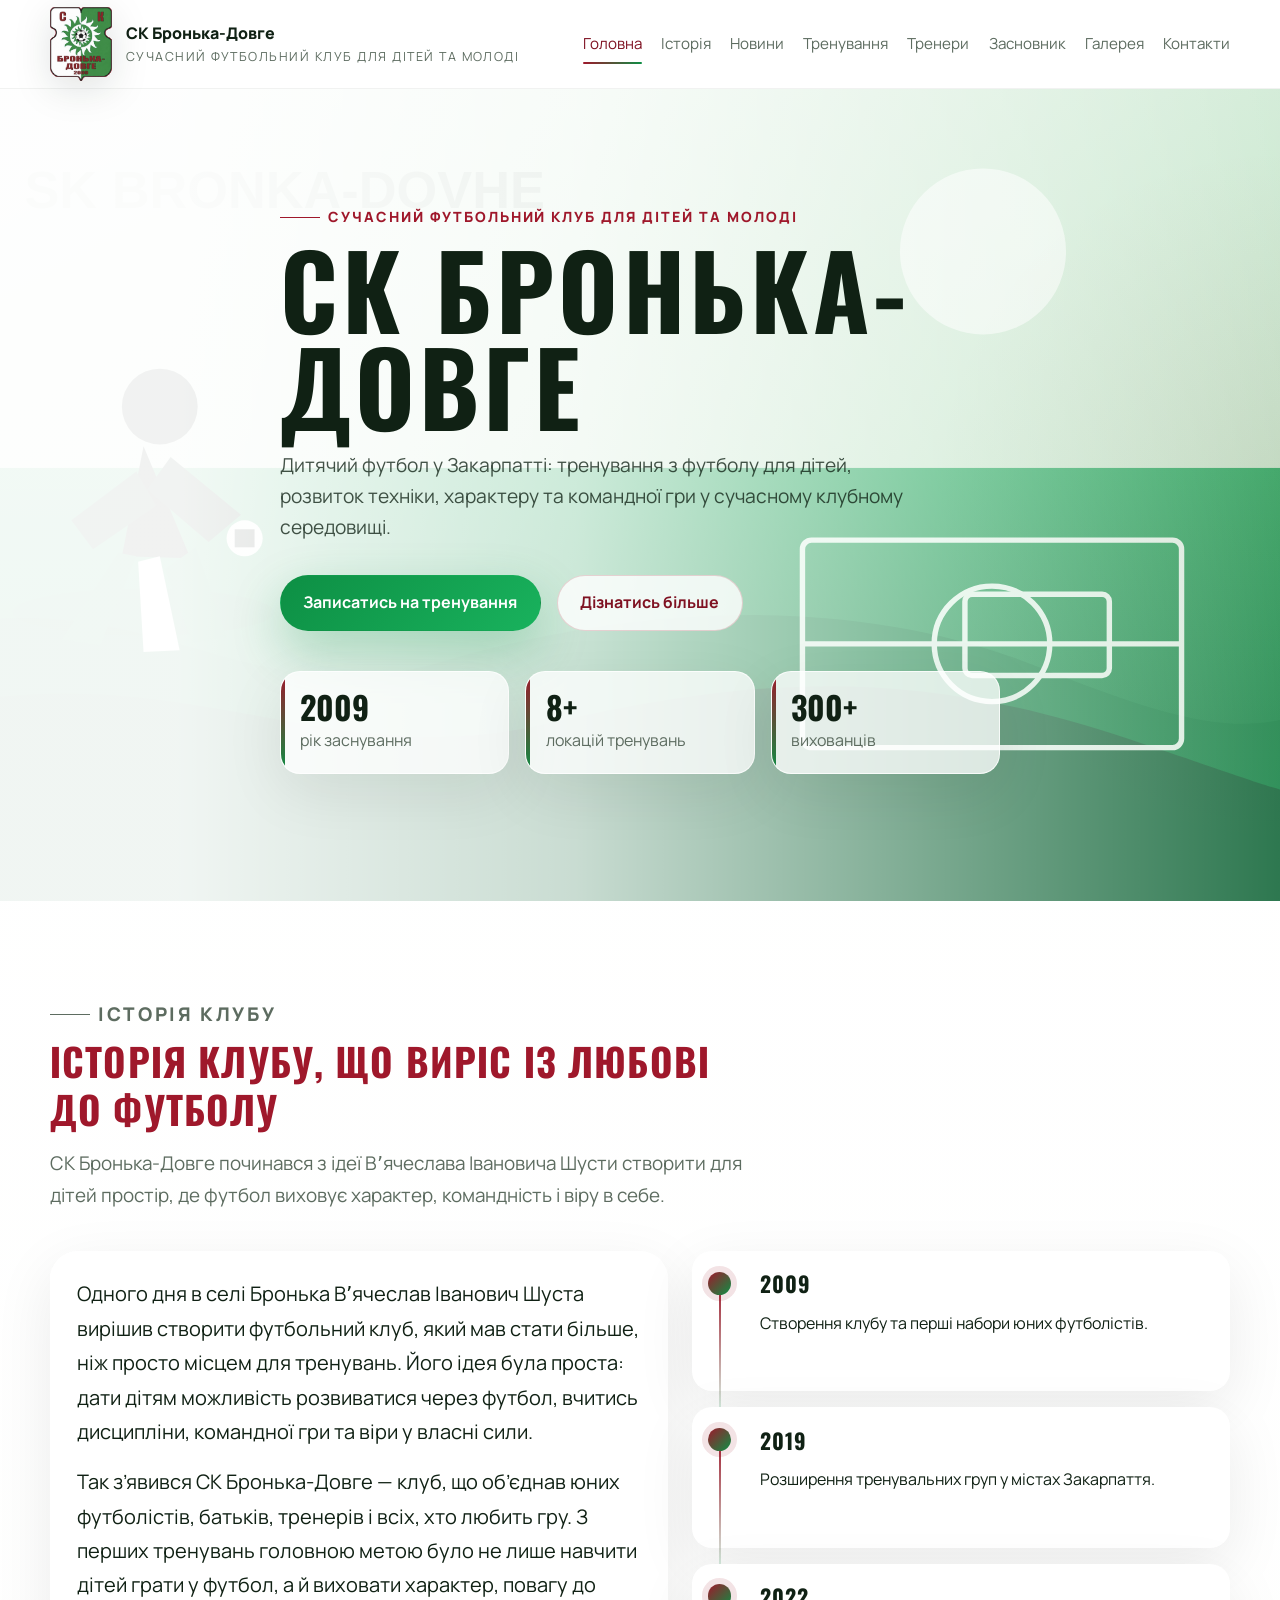
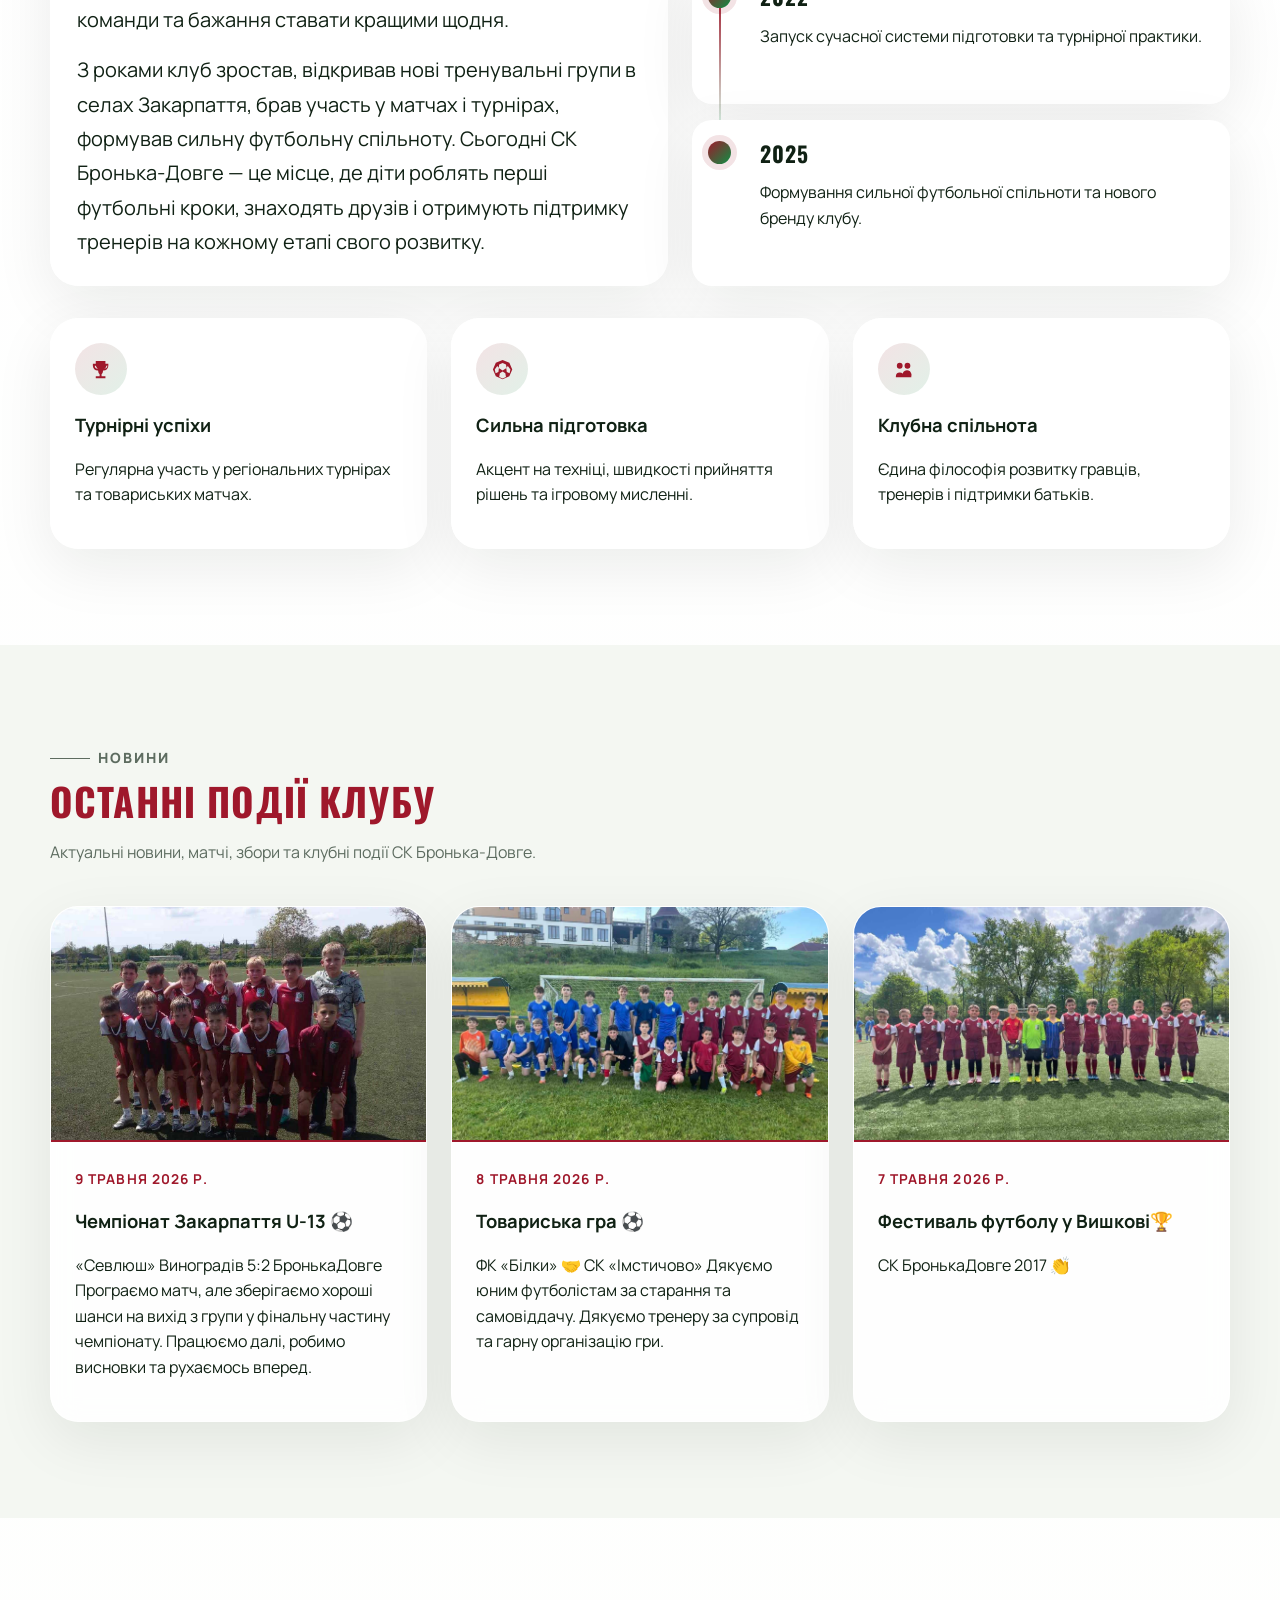
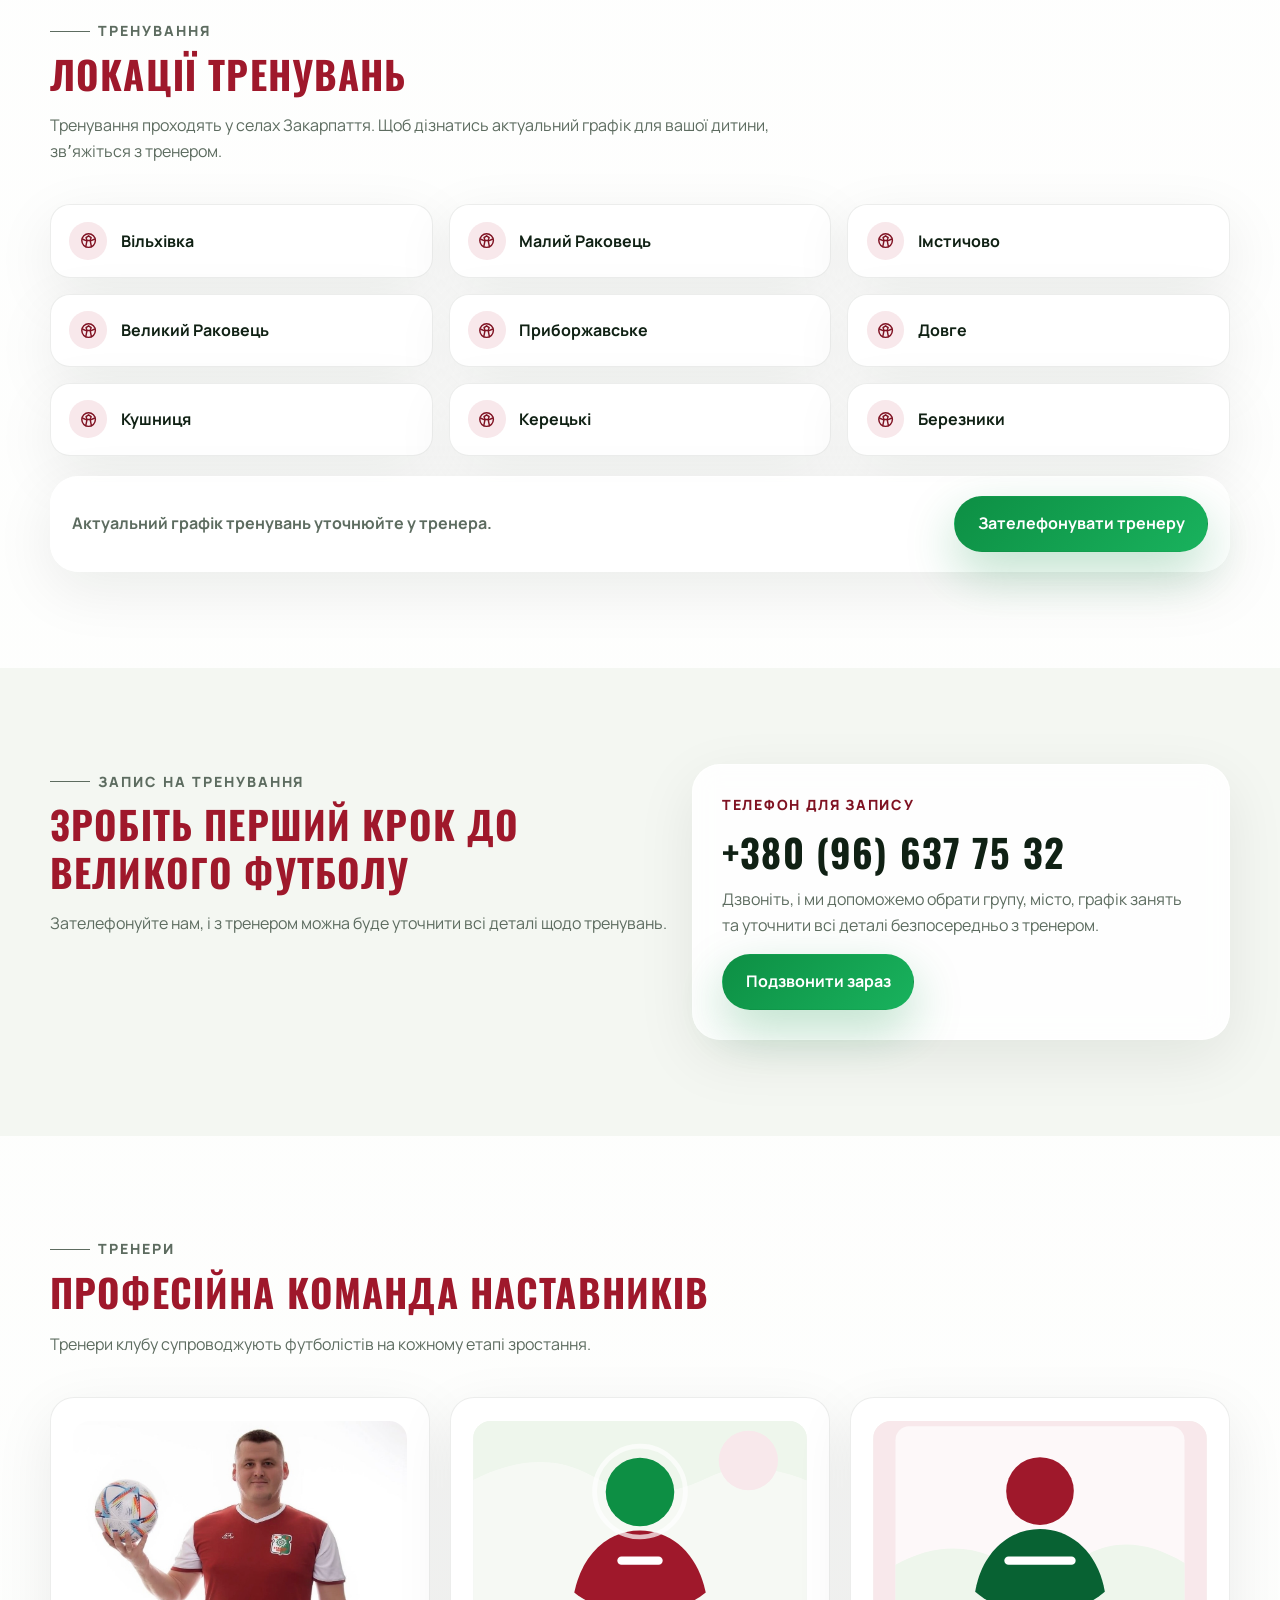
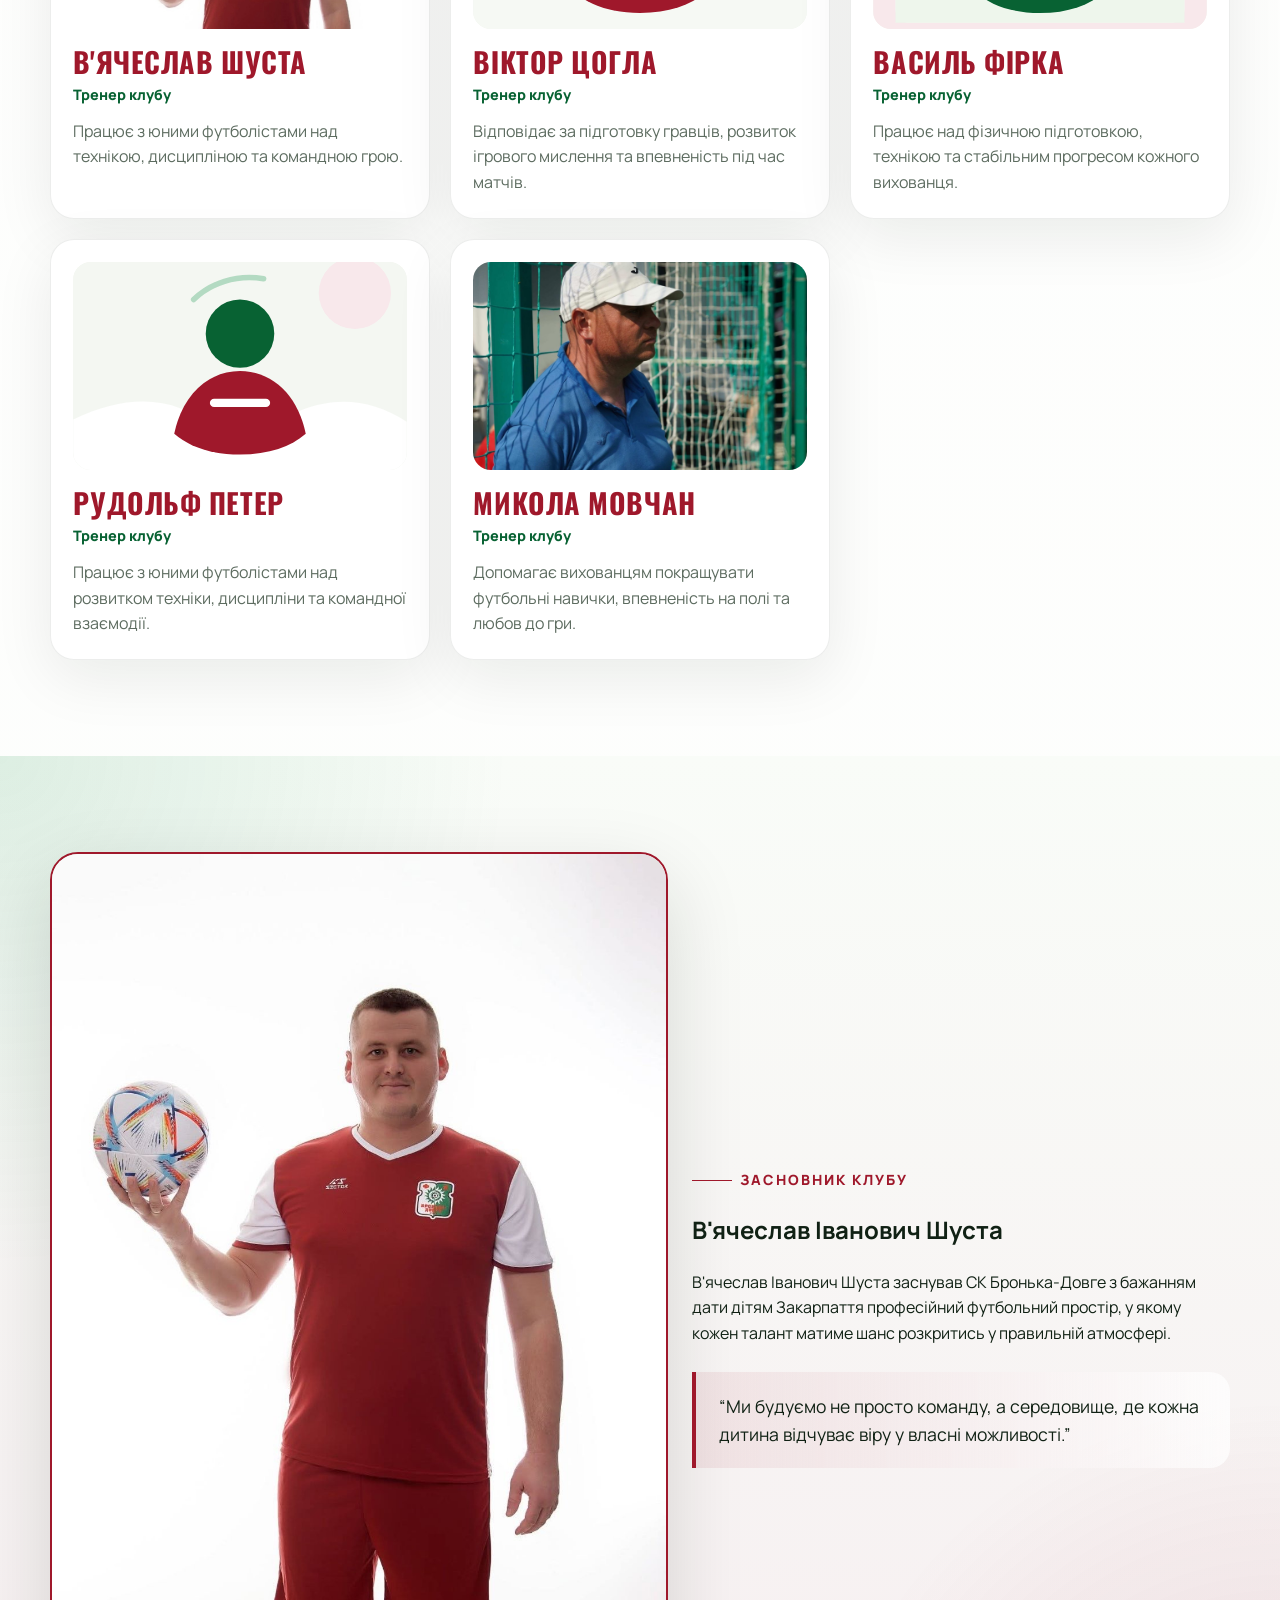
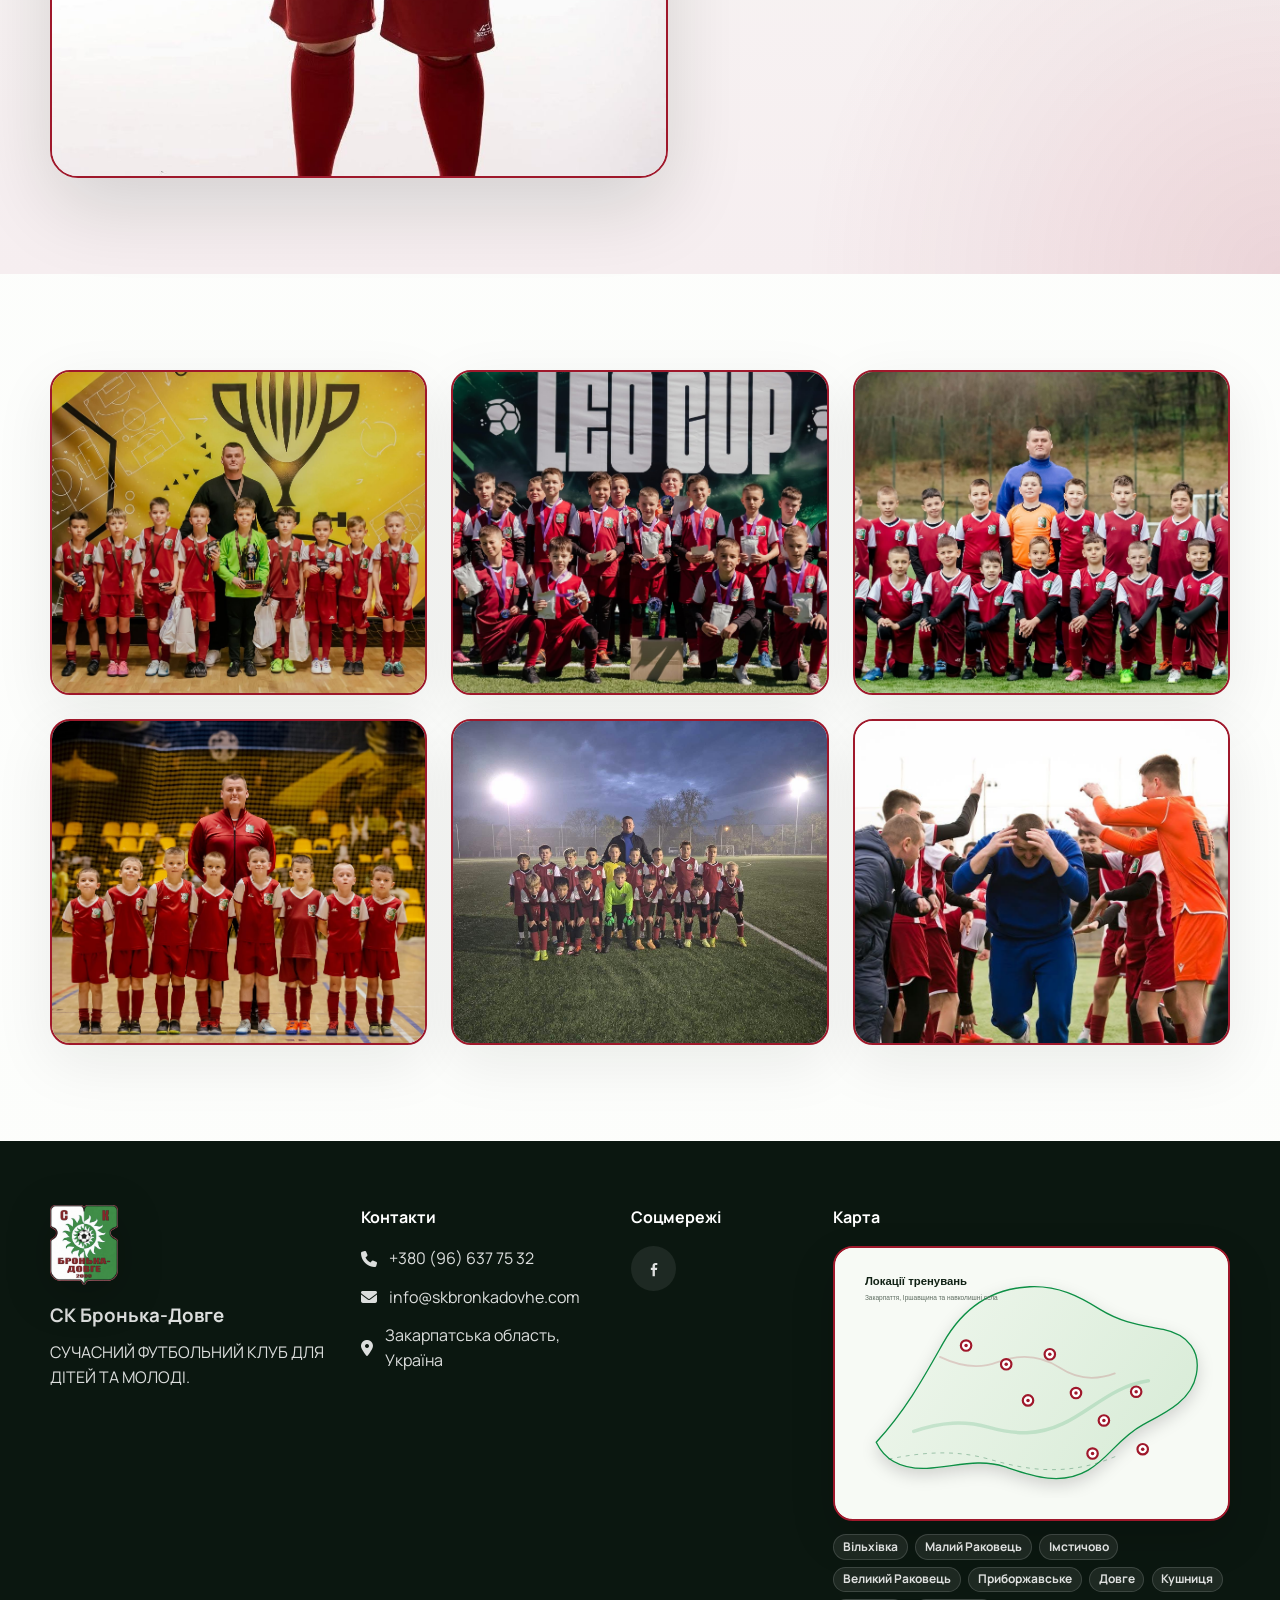
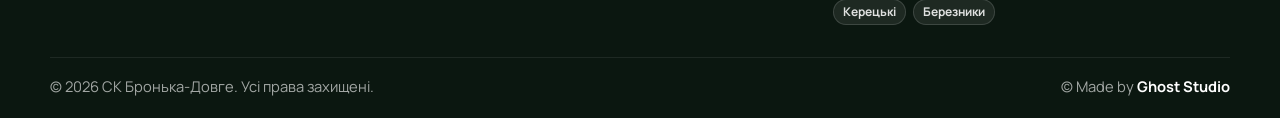
==== commit 34df5d51: "Update site" ====
--- a/project/index.html
+++ b/project/index.html
@@ -3,34 +3,38 @@
   <head>
     <meta charset="UTF-8" />
     <meta name="viewport" content="width=device-width, initial-scale=1.0" />
-    <title>СК Бронька-Довге | Футбольний клуб, академія та тренування в Закарпатті</title>
+    <title>СК Бронька-Довге — сучасний футбольний клуб для дітей та молоді | Закарпаття</title>
     <meta
       name="description"
-      content="СК Бронька-Довге — футбольний клуб і академія в Закарпатті. Тренування для дітей, новини клубу, тренери, галерея, історія команди та запис на футбол."
+      content="СК Бронька-Довге — сучасний футбольний клуб для дітей та молоді в Закарпатті. Футбольні тренування для дітей, розвиток техніки, характеру та командної гри у кількох локаціях."
     />
     <meta
       name="keywords"
-      content="СК Бронька-Довге, СК Бронька Довге, Бронька-Довге футбол, футбольний клуб Бронька-Довге, футбольний клуб Закарпаття, футбольна академія Закарпаття, дитячий футбол Закарпаття, футбол для дітей Закарпаття, тренування футбол Закарпаття, футбольна школа Закарпаття, футбольна секція Закарпаття, академія футболу Закарпаття, футбол Бронька-Довге, дитячий футбольний клуб, футбольна академія для дітей, юнацький футбол Закарпаття, тренери з футболу Закарпаття, запис на футбол для дітей, футбол Ужгород, футбол Мукачево, футбол Хуст, футбол Берегово, футбол Іршава, футбольні тренування для дітей, найкраща футбольна академія Закарпаття, футбольний клуб для дітей, спортивний клуб Закарпаття, футбол Україна, футбольна команда Закарпаття"
+      content="СК Бронька-Довге, СК Бронька Довге, футбольний клуб для дітей Закарпаття, дитячий футбол Закарпаття, футбольні тренування для дітей Закарпаття, футбольний клуб Довге, футбол для дітей Довге, дитячий футбольний клуб Закарпаття, тренування з футболу для дітей, сучасний футбольний клуб для дітей та молоді"
     />
     <meta name="robots" content="index, follow, max-image-preview:large, max-snippet:-1, max-video-preview:-1" />
     <meta name="author" content="СК Бронька-Довге" />
     <meta name="theme-color" content="#9f182b" />
     <meta property="og:type" content="website" />
     <meta property="og:locale" content="uk_UA" />
-    <meta property="og:title" content="СК Бронька-Довге | Футбольний клуб та академія" />
+    <link rel="canonical" href="https://sk-bronka-dovhe.netlify.app/" />
+    <link rel="icon" href="./images/logo.png" type="image/png" />
+    <link rel="apple-touch-icon" href="./images/logo.png" />
+    <meta property="og:title" content="СК Бронька-Довге — сучасний футбольний клуб для дітей та молоді" />
     <meta
       property="og:description"
-      content="Офіційний сайт СК Бронька-Довге: футбольна академія, тренування, тренери, новини, галерея та історія клубу."
+      content="Футбольний клуб для дітей у Закарпатті. Тренування, розвиток техніки, характеру та командної гри у селах навколо Довгого."
     />
-    <meta property="og:image" content="./images/logo.png" />
+    <meta property="og:url" content="https://sk-bronka-dovhe.netlify.app/" />
+    <meta property="og:image" content="https://sk-bronka-dovhe.netlify.app/images/logo.png" />
     <meta property="og:site_name" content="СК Бронька-Довге" />
     <meta name="twitter:card" content="summary_large_image" />
-    <meta name="twitter:title" content="СК Бронька-Довге | Футбольний клуб та академія" />
+    <meta name="twitter:title" content="СК Бронька-Довге — сучасний футбольний клуб для дітей та молоді" />
     <meta
       name="twitter:description"
-      content="Футбольний клуб і академія СК Бронька-Довге в Закарпатті: тренування, новини, тренери, історія та галерея."
+      content="Дитячий футбол у Закарпатті: тренування з футболу для дітей, розвиток техніки, характеру та командної гри."
     />
-    <meta name="twitter:image" content="./images/logo.png" />
+    <meta name="twitter:image" content="https://sk-bronka-dovhe.netlify.app/images/logo.png" />
     <script type="application/ld+json">
       {
         "@context": "https://schema.org",
@@ -40,22 +44,26 @@
           "СК Бронька Довге",
           "Bronka-Dovhe",
           "СК Бронька-Довге футбольний клуб",
-          "СК Бронька-Довге футбольна академія"
+          "СК Бронька-Довге сучасний футбольний клуб для дітей та молоді"
         ],
         "sport": "Football",
-        "description": "Футбольний клуб та академія в Закарпатті для дітей і молоді: тренування, тренери, новини, історія та галерея.",
+        "description": "Сучасний футбольний клуб для дітей та молоді в Закарпатті: тренування, тренери, новини, історія та галерея.",
         "areaServed": [
           "Закарпатська область",
-          "Ужгород",
-          "Мукачево",
-          "Хуст",
-          "Берегово",
-          "Іршава"
+          "Довге",
+          "Вільхівка",
+          "Малий Раковець",
+          "Імстичово",
+          "Великий Раковець",
+          "Приборжавське",
+          "Кушниця",
+          "Керецькі",
+          "Березники"
         ],
         "keywords": [
           "СК Бронька-Довге",
           "футбольний клуб Закарпаття",
-          "футбольна академія Закарпаття",
+          "сучасний футбольний клуб для дітей та молоді",
           "дитячий футбол Закарпаття",
           "футбол для дітей",
           "тренування футбол Закарпаття",
@@ -78,16 +86,32 @@
       referrerpolicy="no-referrer"
     />
     <link rel="stylesheet" href="./style.css" />
+    <noscript><style>.preloader{display:none}</style></noscript>
   </head>
-  <body>
+  <body class="is-loading">
+    <div class="preloader" id="preloader" aria-hidden="true">
+      <div class="preloader__inner">
+        <img src="./images/logo.png" alt="" />
+        <span></span>
+      </div>
+    </div>
+
     <div class="page-shell">
       <header class="header" id="top">
         <div class="container header__inner">
+          <a class="mobile-call" href="tel:+380966377532" aria-label="Зателефонувати тренеру">
+            <svg viewBox="0 0 24 24" aria-hidden="true">
+              <path
+                d="M6.7 4.8 8.8 4c.9-.3 1.9.1 2.3 1l.9 2c.3.7.1 1.5-.5 2l-1.1.9a9.6 9.6 0 0 0 3.8 3.8l.9-1.1c.5-.6 1.3-.8 2-.5l2 .9c.9.4 1.3 1.4 1 2.3l-.8 2.1c-.3.8-1 1.3-1.9 1.3C10.8 18.7 5.3 13.2 5.3 6.6c0-.8.6-1.5 1.4-1.8Z"
+              />
+            </svg>
+          </a>
+
           <a class="brand" href="#hero" aria-label="СК Бронька-Довге">
             <img class="brand__logo" src="./images/logo.png" alt="Логотип СК Бронька-Довге" />
             <span>
               <strong>СК Бронька-Довге</strong>
-              <small>Футбольна академія</small>
+              <small>СУЧАСНИЙ ФУТБОЛЬНИЙ КЛУБ ДЛЯ ДІТЕЙ ТА МОЛОДІ</small>
             </span>
           </a>
 
@@ -123,11 +147,12 @@
             <img src="./images/hero-bg.svg" alt="Футбольний стадіон СК Бронька-Довге" />
           </div>
           <div class="container hero__content">
-            <p class="eyebrow reveal">Професійна футбольна академія Закарпаття</p>
+            <p class="eyebrow reveal">СУЧАСНИЙ ФУТБОЛЬНИЙ КЛУБ ДЛЯ ДІТЕЙ ТА МОЛОДІ</p>
             <h1 class="reveal">СК Бронька-Довге</h1>
             <p class="hero__lead reveal">
-              Виховуємо характер, техніку та командний дух у сучасному клубному
-              середовищі для дітей і молоді.
+              Дитячий футбол у Закарпатті: тренування з футболу для дітей,
+              розвиток техніки, характеру та командної гри у сучасному клубному
+              середовищі.
             </p>
             <div class="hero__actions reveal">
               <a class="button button--primary" href="#signup">Записатись на тренування</a>
@@ -145,21 +170,37 @@
           <div class="container">
             <div class="section-heading reveal">
               <p class="eyebrow">Історія клубу</p>
-              <h2>Шлях від локальної ініціативи до амбітної футбольної академії</h2>
+              <h2>Історія клубу, що виріс із любові до футболу</h2>
               <p>
-                СК Бронька-Довге створено як простір, де молоді футболісти
-                отримують якісну підготовку, підтримку тренерів і справжню
-                клубну культуру.
+                СК Бронька-Довге починався з ідеї Вʼячеслава Івановича Шусти
+                створити для дітей простір, де футбол виховує характер,
+                командність і віру в себе.
               </p>
             </div>
 
             <div class="history-grid">
               <article class="history-story card reveal">
                 <p>
-                  Клуб об’єднав дітей, батьків та ентузіастів футболу навколо
-                  ідеї системного розвитку юних гравців у Закарпатті. Ми
-                  поєднуємо сучасні тренувальні методики, дисципліну та любов до
-                  гри, формуючи середовище, де прогрес відчувається щодня.
+                  Одного дня в селі Бронька Вʼячеслав Іванович Шуста вирішив
+                  створити футбольний клуб, який мав стати більше, ніж просто
+                  місцем для тренувань. Його ідея була проста: дати дітям
+                  можливість розвиватися через футбол, вчитись дисципліни,
+                  командної гри та віри у власні сили.
+                </p>
+                <p>
+                  Так з’явився СК Бронька-Довге — клуб, що об’єднав юних
+                  футболістів, батьків, тренерів і всіх, хто любить гру. З
+                  перших тренувань головною метою було не лише навчити дітей
+                  грати у футбол, а й виховати характер, повагу до команди та
+                  бажання ставати кращими щодня.
+                </p>
+                <p>
+                  З роками клуб зростав, відкривав нові тренувальні групи в
+                  селах Закарпаття, брав участь у матчах і турнірах, формував
+                  сильну футбольну спільноту. Сьогодні СК Бронька-Довге — це
+                  місце, де діти роблять перші футбольні кроки, знаходять друзів
+                  і отримують підтримку тренерів на кожному етапі свого
+                  розвитку.
                 </p>
               </article>
 
@@ -182,7 +223,7 @@
                 <div class="timeline__item">
                   <span></span>
                   <h3>2025</h3>
-                  <p>Формування сильної академічної спільноти та нового бренду клубу.</p>
+                  <p>Формування сильної футбольної спільноти та нового бренду клубу.</p>
                 </div>
               </div>
             </div>
@@ -237,53 +278,109 @@
           <div class="container">
             <div class="section-heading reveal">
               <p class="eyebrow">Тренування</p>
-              <h2>Графік занять у містах Закарпаття</h2>
-              <p>Оберіть найближчу локацію та зручний час для старту тренувань.</p>
-            </div>
-
-            <div class="schedule-wrap card reveal">
-              <table class="schedule-table">
-                <thead>
-                  <tr>
-                    <th>Місто</th>
-                    <th>Вікова група</th>
-                    <th>Дні</th>
-                    <th>Час</th>
-                  </tr>
-                </thead>
-                <tbody>
-                  <tr>
-                    <td>Ужгород</td>
-                    <td>U-8 / U-10</td>
-                    <td>Пн, Ср, Пт</td>
-                    <td>17:00 - 18:30</td>
-                  </tr>
-                  <tr>
-                    <td>Мукачево</td>
-                    <td>U-12 / U-14</td>
-                    <td>Вт, Чт, Сб</td>
-                    <td>16:30 - 18:00</td>
-                  </tr>
-                  <tr>
-                    <td>Хуст</td>
-                    <td>U-9 / U-11</td>
-                    <td>Пн, Ср, Пт</td>
-                    <td>18:00 - 19:30</td>
-                  </tr>
-                  <tr>
-                    <td>Берегово</td>
-                    <td>U-13 / U-15</td>
-                    <td>Вт, Чт</td>
-                    <td>17:30 - 19:00</td>
-                  </tr>
-                  <tr>
-                    <td>Іршава</td>
-                    <td>Початкова група</td>
-                    <td>Ср, Сб</td>
-                    <td>15:30 - 17:00</td>
-                  </tr>
-                </tbody>
-              </table>
+              <h2>Локації тренувань</h2>
+              <p>
+                Тренування проходять у селах Закарпаття. Щоб дізнатись
+                актуальний графік для вашої дитини, звʼяжіться з тренером.
+              </p>
+            </div>
+
+            <div class="training-locations reveal">
+              <article class="location-card card">
+                <span class="location-card__icon" aria-hidden="true">
+                  <svg viewBox="0 0 24 24">
+                    <circle cx="12" cy="12" r="8.5" />
+                    <path d="m12 6 3.2 2.3-1.2 3.7h-4l-1.2-3.7L12 6Z" />
+                    <path d="m4.8 10.3 4 1.7M19.2 10.3l-4 1.7M8.6 19l1.4-7M15.4 19 14 12" />
+                  </svg>
+                </span>
+                <h3>Вільхівка</h3>
+              </article>
+              <article class="location-card card">
+                <span class="location-card__icon" aria-hidden="true">
+                  <svg viewBox="0 0 24 24">
+                    <circle cx="12" cy="12" r="8.5" />
+                    <path d="m12 6 3.2 2.3-1.2 3.7h-4l-1.2-3.7L12 6Z" />
+                    <path d="m4.8 10.3 4 1.7M19.2 10.3l-4 1.7M8.6 19l1.4-7M15.4 19 14 12" />
+                  </svg>
+                </span>
+                <h3>Малий Раковець</h3>
+              </article>
+              <article class="location-card card">
+                <span class="location-card__icon" aria-hidden="true">
+                  <svg viewBox="0 0 24 24">
+                    <circle cx="12" cy="12" r="8.5" />
+                    <path d="m12 6 3.2 2.3-1.2 3.7h-4l-1.2-3.7L12 6Z" />
+                    <path d="m4.8 10.3 4 1.7M19.2 10.3l-4 1.7M8.6 19l1.4-7M15.4 19 14 12" />
+                  </svg>
+                </span>
+                <h3>Імстичово</h3>
+              </article>
+              <article class="location-card card">
+                <span class="location-card__icon" aria-hidden="true">
+                  <svg viewBox="0 0 24 24">
+                    <circle cx="12" cy="12" r="8.5" />
+                    <path d="m12 6 3.2 2.3-1.2 3.7h-4l-1.2-3.7L12 6Z" />
+                    <path d="m4.8 10.3 4 1.7M19.2 10.3l-4 1.7M8.6 19l1.4-7M15.4 19 14 12" />
+                  </svg>
+                </span>
+                <h3>Великий Раковець</h3>
+              </article>
+              <article class="location-card card">
+                <span class="location-card__icon" aria-hidden="true">
+                  <svg viewBox="0 0 24 24">
+                    <circle cx="12" cy="12" r="8.5" />
+                    <path d="m12 6 3.2 2.3-1.2 3.7h-4l-1.2-3.7L12 6Z" />
+                    <path d="m4.8 10.3 4 1.7M19.2 10.3l-4 1.7M8.6 19l1.4-7M15.4 19 14 12" />
+                  </svg>
+                </span>
+                <h3>Приборжавське</h3>
+              </article>
+              <article class="location-card card">
+                <span class="location-card__icon" aria-hidden="true">
+                  <svg viewBox="0 0 24 24">
+                    <circle cx="12" cy="12" r="8.5" />
+                    <path d="m12 6 3.2 2.3-1.2 3.7h-4l-1.2-3.7L12 6Z" />
+                    <path d="m4.8 10.3 4 1.7M19.2 10.3l-4 1.7M8.6 19l1.4-7M15.4 19 14 12" />
+                  </svg>
+                </span>
+                <h3>Довге</h3>
+              </article>
+              <article class="location-card card">
+                <span class="location-card__icon" aria-hidden="true">
+                  <svg viewBox="0 0 24 24">
+                    <circle cx="12" cy="12" r="8.5" />
+                    <path d="m12 6 3.2 2.3-1.2 3.7h-4l-1.2-3.7L12 6Z" />
+                    <path d="m4.8 10.3 4 1.7M19.2 10.3l-4 1.7M8.6 19l1.4-7M15.4 19 14 12" />
+                  </svg>
+                </span>
+                <h3>Кушниця</h3>
+              </article>
+              <article class="location-card card">
+                <span class="location-card__icon" aria-hidden="true">
+                  <svg viewBox="0 0 24 24">
+                    <circle cx="12" cy="12" r="8.5" />
+                    <path d="m12 6 3.2 2.3-1.2 3.7h-4l-1.2-3.7L12 6Z" />
+                    <path d="m4.8 10.3 4 1.7M19.2 10.3l-4 1.7M8.6 19l1.4-7M15.4 19 14 12" />
+                  </svg>
+                </span>
+                <h3>Керецькі</h3>
+              </article>
+              <article class="location-card card">
+                <span class="location-card__icon" aria-hidden="true">
+                  <svg viewBox="0 0 24 24">
+                    <circle cx="12" cy="12" r="8.5" />
+                    <path d="m12 6 3.2 2.3-1.2 3.7h-4l-1.2-3.7L12 6Z" />
+                    <path d="m4.8 10.3 4 1.7M19.2 10.3l-4 1.7M8.6 19l1.4-7M15.4 19 14 12" />
+                  </svg>
+                </span>
+                <h3>Березники</h3>
+              </article>
+            </div>
+
+            <div class="training-cta card reveal">
+              <p>Актуальний графік тренувань уточнюйте у тренера.</p>
+              <a class="button button--primary" href="tel:+380966377532">Зателефонувати тренеру</a>
             </div>
           </div>
         </section>
@@ -320,12 +417,12 @@
               <article class="coach-card card">
                 <img
                   class="coach-card__photo"
-                  src="./images/trainers/vyacheslav-shusta.svg"
+                  src="./images/trainers/ivanovihc.jpg"
                   alt="Фото тренера В'ячеслава Шусти"
                 />
                 <div class="coach-card__body">
                   <h3>В'ячеслав Шуста</h3>
-                  <p class="coach-card__role">Тренер академії</p>
+                  <p class="coach-card__role">Тренер клубу</p>
                   <p>
                     Працює з юними футболістами над технікою, дисципліною та
                     командною грою.
@@ -341,7 +438,7 @@
                 />
                 <div class="coach-card__body">
                   <h3>Віктор Цогла</h3>
-                  <p class="coach-card__role">Тренер академії</p>
+                  <p class="coach-card__role">Тренер клубу</p>
                   <p>
                     Відповідає за підготовку гравців, розвиток ігрового
                     мислення та впевненість під час матчів.
@@ -357,7 +454,7 @@
                 />
                 <div class="coach-card__body">
                   <h3>Василь Фірка</h3>
-                  <p class="coach-card__role">Тренер академії</p>
+                  <p class="coach-card__role">Тренер клубу</p>
                   <p>
                     Працює над фізичною підготовкою, технікою та стабільним
                     прогресом кожного вихованця.
@@ -368,15 +465,31 @@
               <article class="coach-card card">
                 <img
                   class="coach-card__photo"
-                  src="./images/trainers/coach-placeholder.svg"
-                  alt="Фото тренера"
+                  src="./images/trainers/rudolf-peter.svg"
+                  alt="Фото тренера Рудольфа Петера"
                 />
                 <div class="coach-card__body">
-                  <h3>Ім'я тренера</h3>
-                  <p class="coach-card__role">Тренер академії</p>
+                  <h3>Рудольф Петер</h3>
+                  <p class="coach-card__role">Тренер клубу</p>
                   <p>
-                    Допомагає дітям розкривати потенціал, працювати в
-                    команді та отримувати задоволення від футболу.
+                    Працює з юними футболістами над розвитком техніки,
+                    дисципліни та командної взаємодії.
+                  </p>
+                </div>
+              </article>
+
+              <article class="coach-card card">
+                <img
+                  class="coach-card__photo"
+                  src="./images/trainers/mykola-movchan.jpg"
+                  alt="Фото тренера Миколи Мовчана"
+                />
+                <div class="coach-card__body">
+                  <h3>Микола Мовчан</h3>
+                  <p class="coach-card__role">Тренер клубу</p>
+                  <p>
+                    Допомагає вихованцям покращувати футбольні навички,
+                    впевненість на полі та любов до гри.
                   </p>
                 </div>
               </article>
@@ -417,9 +530,9 @@
                     <path d="M12 2 5 5v6c0 5.25 3.55 10.16 7 11 3.45-.84 7-5.75 7-11V5l-7-3Zm0 2.18 5 2.14V11c0 4.16-2.7 8.28-5 9.5V4.18Zm-5 6.82V6.32l5-2.14V20.5c-2.3-1.22-5-5.34-5-9.5Z" fill="currentColor"/>
                   </svg>
                 </div>
-                <h3>Кращі академії України</h3>
+                <h3>Сильні футбольні клуби України</h3>
                 <p>
-                  Гравці клубу продовжують шлях у провідних футбольних академіях
+                  Гравці клубу продовжують шлях у провідних футбольних клубах
                   України, де мають змогу зростати на вищому рівні конкуренції та
                   тренувального процесу.
                 </p>
@@ -447,7 +560,7 @@
               </div>
               <p>
                 Цей блок легко доповнюється реальними іменами вихованців,
-                академіями, країнами, фото та індивідуальними історіями успіху.
+                клубами, країнами, фото та індивідуальними історіями успіху.
               </p>
             </div>
           </div>
@@ -456,7 +569,7 @@
         <section class="section section--accent" id="founder">
           <div class="container founder">
             <div class="founder__media reveal">
-              <img src="./images/founder.jpg" alt="Засновник клубу СК Бронька-Довге" />
+              <img src="./images/ivanovihc.jpg" alt="Засновник клубу СК Бронька-Довге" />
             </div>
             <div class="founder__content reveal">
               <p class="eyebrow">Засновник клубу</p>
@@ -505,7 +618,7 @@
           <div class="footer__brand">
             <img class="brand__logo footer__logo" src="./images/logo.png" alt="Логотип СК Бронька-Довге" />
             <h3>СК Бронька-Довге</h3>
-            <p>Сучасний футбольний клуб та академія для майбутніх чемпіонів.</p>
+            <p>СУЧАСНИЙ ФУТБОЛЬНИЙ КЛУБ ДЛЯ ДІТЕЙ ТА МОЛОДІ.</p>
           </div>
 
           <div>
@@ -541,12 +654,23 @@
             <div class="map-card">
               <img src="./images/map.svg" alt="Карта Закарпаття та локацій клубу" />
             </div>
+            <ul class="map-locations" aria-label="Локації тренувань">
+              <li>Вільхівка</li>
+              <li>Малий Раковець</li>
+              <li>Імстичово</li>
+              <li>Великий Раковець</li>
+              <li>Приборжавське</li>
+              <li>Довге</li>
+              <li>Кушниця</li>
+              <li>Керецькі</li>
+              <li>Березники</li>
+            </ul>
           </div>
         </div>
 
         <div class="container footer__bottom">
           <p>&copy; <span id="year"></span> СК Бронька-Довге. Усі права захищені.</p>
-          <p>&copy; Developed &amp; Design by  <a class="footer__credit-link" href="https://ghoststudio.website" target="_blank" rel="noopener noreferrer">Ghost Studio</a></p>
+          <p>&copy; Made by  <a class="footer__credit-link" href="https://ghoststudio.website" target="_blank" rel="noopener noreferrer">Ghost Studio</a></p>
         </div>
       </footer>
     </div>
--- a/project/style.css
+++ b/project/style.css
@@ -64,8 +64,86 @@
   overflow: hidden;
 }
 
+body.is-loading {
+  overflow: hidden;
+}
+
 .page-shell {
   overflow: clip;
+}
+
+.preloader {
+  position: fixed;
+  inset: 0;
+  z-index: 999;
+  display: grid;
+  place-items: center;
+  background: linear-gradient(180deg, #ffffff 0%, #f4f7f2 100%);
+  opacity: 1;
+  visibility: visible;
+  transition: opacity 0.45s ease, visibility 0.45s ease;
+}
+
+.preloader.is-hidden {
+  opacity: 0;
+  visibility: hidden;
+  pointer-events: none;
+}
+
+.preloader__inner {
+  display: grid;
+  justify-items: center;
+  gap: 1.1rem;
+}
+
+.preloader__inner img {
+  width: clamp(88px, 18vw, 128px);
+  height: auto;
+  filter:
+    drop-shadow(0 0 0.8px rgba(159, 24, 43, 0.95))
+    drop-shadow(0 16px 28px rgba(10, 28, 15, 0.16));
+  animation: preloaderPulse 1.05s ease-in-out infinite;
+}
+
+.preloader__inner span {
+  width: 8.5rem;
+  height: 3px;
+  overflow: hidden;
+  border-radius: 999px;
+  background: rgba(159, 24, 43, 0.12);
+}
+
+.preloader__inner span::before {
+  content: "";
+  display: block;
+  width: 45%;
+  height: 100%;
+  border-radius: inherit;
+  background: linear-gradient(90deg, var(--accent), var(--primary));
+  animation: preloaderLine 0.95s ease-in-out infinite;
+}
+
+@keyframes preloaderPulse {
+  0%,
+  100% {
+    opacity: 0.88;
+    transform: scale(0.98);
+  }
+
+  50% {
+    opacity: 1;
+    transform: scale(1.03);
+  }
+}
+
+@keyframes preloaderLine {
+  0% {
+    transform: translateX(-110%);
+  }
+
+  100% {
+    transform: translateX(230%);
+  }
 }
 
 .section {
@@ -143,6 +221,10 @@
   justify-content: space-between;
   gap: 1.5rem;
   min-height: 5.5rem;
+}
+
+.mobile-call {
+  display: none;
 }
 
 .brand {
@@ -384,8 +466,7 @@
 }
 
 .history-story,
-.contact-card,
-.schedule-wrap {
+.contact-card {
   padding: 1.6rem;
 }
 
@@ -435,6 +516,21 @@
   letter-spacing: 0.05em;
 }
 
+#history .section-heading p {
+  font-size: clamp(1.1rem, 1.6vw, 1.18rem);
+  line-height: 1.65;
+}
+
+.history-story p {
+  margin: 0;
+  font-size: clamp(1.18rem, 1.6vw, 1.25rem);
+  line-height: 1.72;
+}
+
+.history-story p + p {
+  margin-top: 1rem;
+}
+
 .achievement-grid,
 .news-grid,
 .alumni-grid,
@@ -547,28 +643,66 @@
   letter-spacing: 0.08em;
 }
 
-.schedule-wrap {
-  overflow-x: auto;
-}
-
-.schedule-table {
-  width: 100%;
-  border-collapse: collapse;
-  min-width: 700px;
-}
-
-.schedule-table th,
-.schedule-table td {
-  padding: 1rem 1.1rem;
-  border-bottom: 1px solid var(--line);
-  text-align: left;
-}
-
-.schedule-table th {
-  font-size: 0.9rem;
-  text-transform: uppercase;
-  letter-spacing: 0.08em;
+.training-locations {
+  display: grid;
+  grid-template-columns: repeat(3, minmax(0, 1fr));
+  gap: 1rem;
+}
+
+.location-card {
+  display: flex;
+  align-items: center;
+  gap: 0.85rem;
+  padding: 1.05rem 1.15rem;
+  background: #fff;
+  border: 1px solid rgba(16, 33, 20, 0.08);
+  border-radius: var(--radius-md);
+}
+
+.location-card__icon {
+  display: inline-grid;
+  place-items: center;
+  flex: 0 0 auto;
+  width: 2.35rem;
+  height: 2.35rem;
+  border-radius: 50%;
+  background: var(--accent-soft);
+  color: var(--accent-dark);
+}
+
+.location-card__icon svg {
+  width: 1.2rem;
+  height: 1.2rem;
+  fill: none;
+  stroke: currentColor;
+  stroke-width: 1.8;
+  stroke-linecap: round;
+  stroke-linejoin: round;
+}
+
+.location-card h3 {
+  margin: 0;
+  font-size: 1rem;
+  line-height: 1.25;
+}
+
+.training-cta {
+  display: flex;
+  align-items: center;
+  justify-content: space-between;
+  gap: 1rem;
+  margin-top: 1.25rem;
+  padding: 1.2rem 1.3rem;
+}
+
+.training-cta p {
+  margin: 0;
   color: var(--muted);
+  font-weight: 700;
+}
+
+.training-cta .button {
+  flex: 0 0 auto;
 }
 
 .contact-card {
@@ -607,7 +741,7 @@
 }
 
 .coach-grid {
-  grid-template-columns: repeat(2, minmax(0, 1fr));
+  grid-template-columns: repeat(3, minmax(0, 1fr));
 }
 
 .coach-grid--cards {
@@ -712,7 +846,7 @@
 
 .footer__grid {
   display: grid;
-  grid-template-columns: 1.2fr 1fr 0.7fr 1fr;
+  grid-template-columns: 1.05fr 0.9fr 0.65fr 1.45fr;
   gap: 1.5rem;
 }
 
@@ -784,12 +918,35 @@
   overflow: hidden;
   border-radius: var(--radius-md);
   border: 2px solid #9f182b;
+  background: #f7faf5;
+  box-shadow: 0 18px 44px rgba(0, 0, 0, 0.16);
 }
 
 .map-card img {
   width: 100%;
-  height: 100%;
-  object-fit: cover;
+  height: auto;
+  aspect-ratio: 900 / 620;
+  object-fit: contain;
+}
+
+.map-locations {
+  display: flex;
+  flex-wrap: wrap;
+  gap: 0.45rem;
+  margin: 0.85rem 0 0;
+  padding: 0;
+  list-style: none;
+}
+
+.map-locations li {
+  padding: 0.28rem 0.55rem;
+  border: 1px solid rgba(255, 255, 255, 0.14);
+  border-radius: 999px;
+  background: rgba(255, 255, 255, 0.08);
+  color: rgba(255, 255, 255, 0.86);
+  font-size: 0.75rem;
+  font-weight: 700;
+  line-height: 1.2;
 }
 
 .footer__bottom {
@@ -975,72 +1132,13 @@
     margin-bottom: 2rem;
   }
 
-  .schedule-wrap {
-    padding: 0;
-    background: transparent;
-    border: 0;
-    box-shadow: none;
-    overflow: visible;
-  }
-
-  .schedule-table,
-  .schedule-table thead,
-  .schedule-table tbody,
-  .schedule-table tr,
-  .schedule-table th,
-  .schedule-table td {
-    display: block;
-  }
-
-  .schedule-table {
-    min-width: 0;
-  }
-
-  .schedule-table thead {
-    display: none;
-  }
-
-  .schedule-table tbody {
-    display: grid;
-    gap: 1rem;
-  }
-
-  .schedule-table tr {
-    padding: 1.1rem;
-    border-radius: var(--radius-md);
-    background: rgba(255, 255, 255, 0.92);
-    box-shadow: var(--card-shadow);
-  }
-
-  .schedule-table td {
-    padding: 0.4rem 0;
-    border-bottom: 0;
-  }
-
-  .schedule-table td::before {
-    display: block;
-    margin-bottom: 0.1rem;
-    color: var(--accent-dark);
-    font-size: 0.78rem;
-    font-weight: 800;
-    letter-spacing: 0.08em;
-    text-transform: uppercase;
-  }
-
-  .schedule-table td:nth-child(1)::before {
-    content: "Місто";
-  }
-
-  .schedule-table td:nth-child(2)::before {
-    content: "Вікова група";
-  }
-
-  .schedule-table td:nth-child(3)::before {
-    content: "Дні";
-  }
-
-  .schedule-table td:nth-child(4)::before {
-    content: "Час";
+  .training-locations {
+    grid-template-columns: repeat(2, minmax(0, 1fr));
+  }
+
+  .training-cta {
+    align-items: flex-start;
+    flex-direction: column;
   }
 
   .footer {
@@ -1101,7 +1199,30 @@
   .header__inner {
     min-height: 4.4rem;
     position: relative;
-    justify-content: flex-end;
+    justify-content: space-between;
+  }
+
+  .mobile-call {
+    display: inline-grid;
+    place-items: center;
+    width: 2.75rem;
+    height: 2.75rem;
+    border-radius: 50%;
+    color: var(--accent);
+    background: rgba(248, 232, 235, 0.82);
+    transition: background 0.2s ease, transform 0.2s ease;
+  }
+
+  .mobile-call:hover,
+  .mobile-call:active {
+    background: var(--accent-soft);
+    transform: translateY(-1px);
+  }
+
+  .mobile-call svg {
+    width: 1.35rem;
+    height: 1.35rem;
+    fill: currentColor;
   }
 
   .nav-toggle {
@@ -1167,6 +1288,20 @@
     font-size: 0.96rem;
   }
 
+  #history .section-heading p {
+    font-size: 1.04rem;
+    line-height: 1.62;
+  }
+
+  .history-story p {
+    font-size: 1.04rem;
+    line-height: 1.68;
+  }
+
+  .history-story p + p {
+    margin-top: 0.85rem;
+  }
+
   .hero__stats {
     gap: 0.85rem;
     margin-top: 2rem;
@@ -1276,7 +1411,34 @@
     font-size: 1.75rem;
   }
 
-  .schedule-table tr {
+  .training-locations {
+    grid-template-columns: 1fr;
+    gap: 0.7rem;
+  }
+
+  .location-card {
+    gap: 0.7rem;
+    padding: 0.85rem 0.95rem;
+    border-radius: 18px;
+  }
+
+  .location-card__icon {
+    width: 2rem;
+    height: 2rem;
+  }
+
+  .location-card__icon svg {
+    width: 1.05rem;
+    height: 1.05rem;
+  }
+
+  .location-card h3 {
+    font-size: 0.96rem;
+  }
+
+  .training-cta {
+    gap: 0.8rem;
+    margin-top: 0.9rem;
     padding: 1rem;
   }
 }
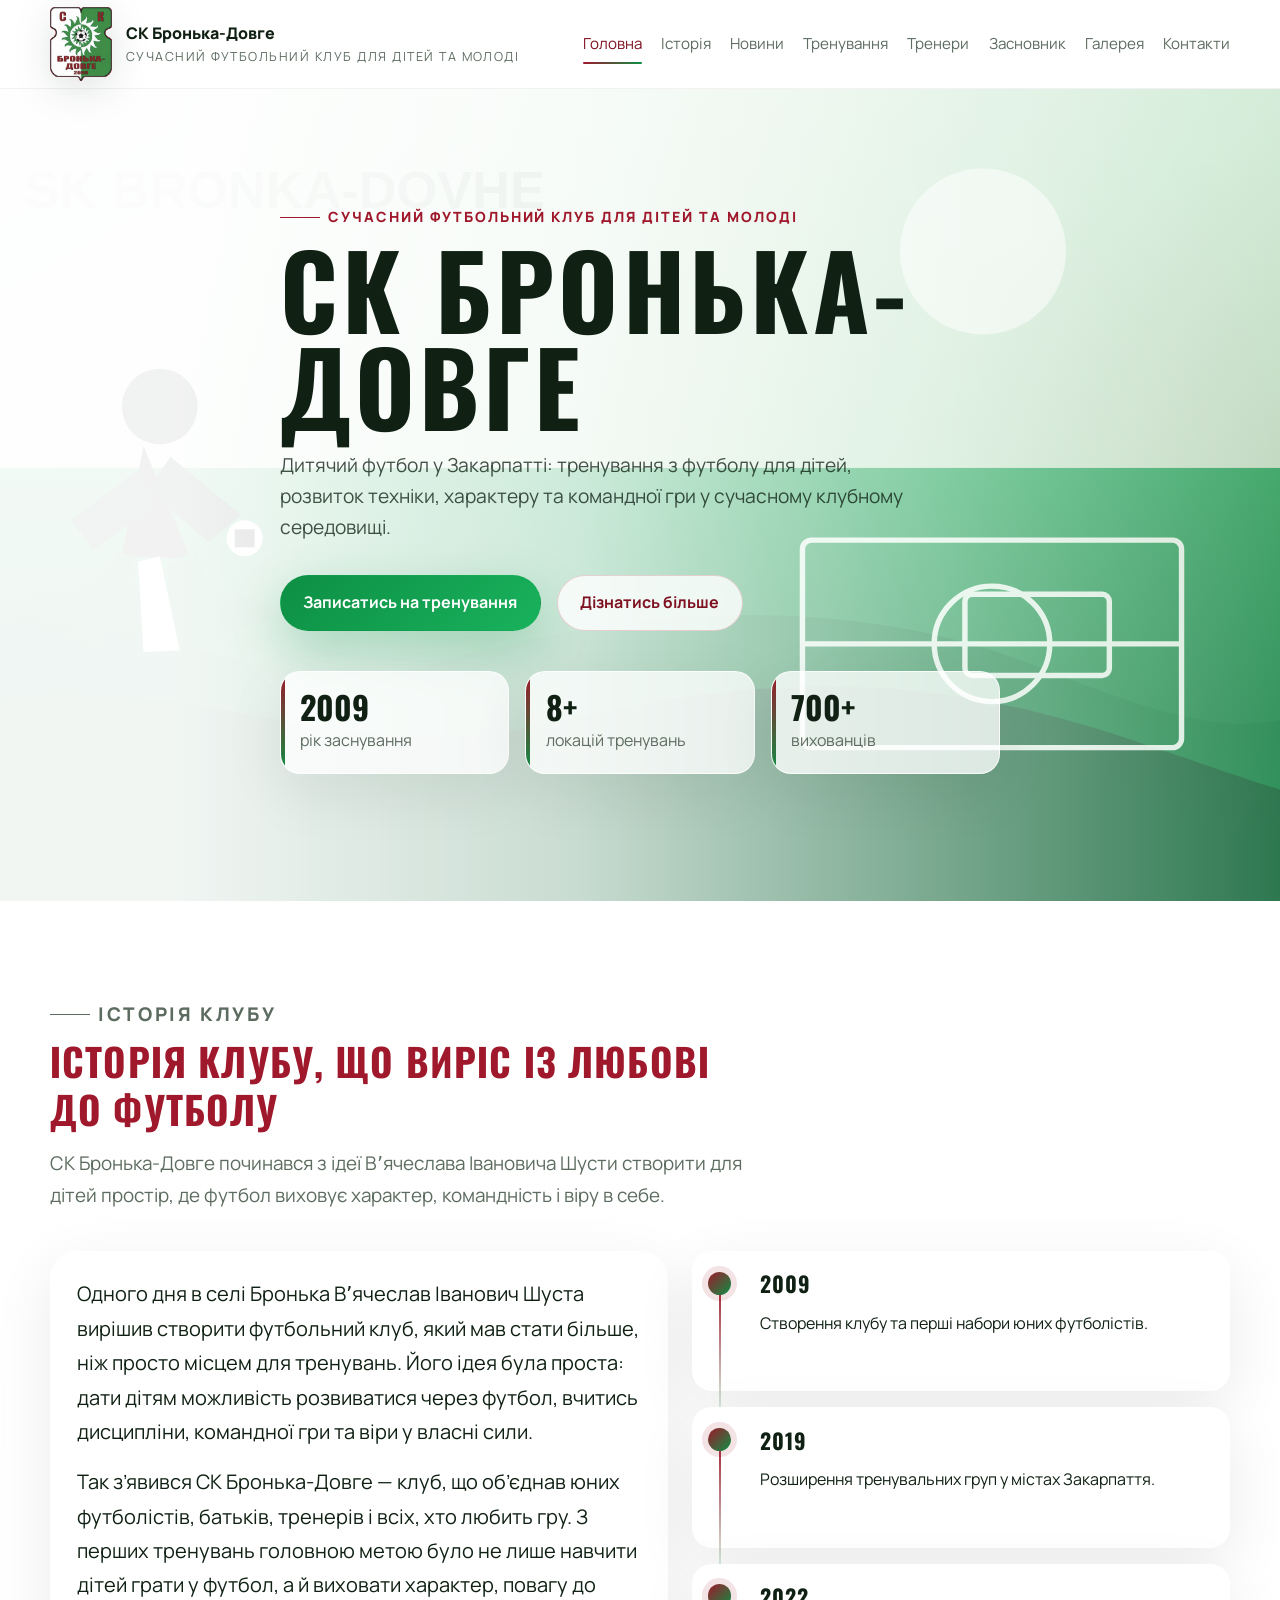
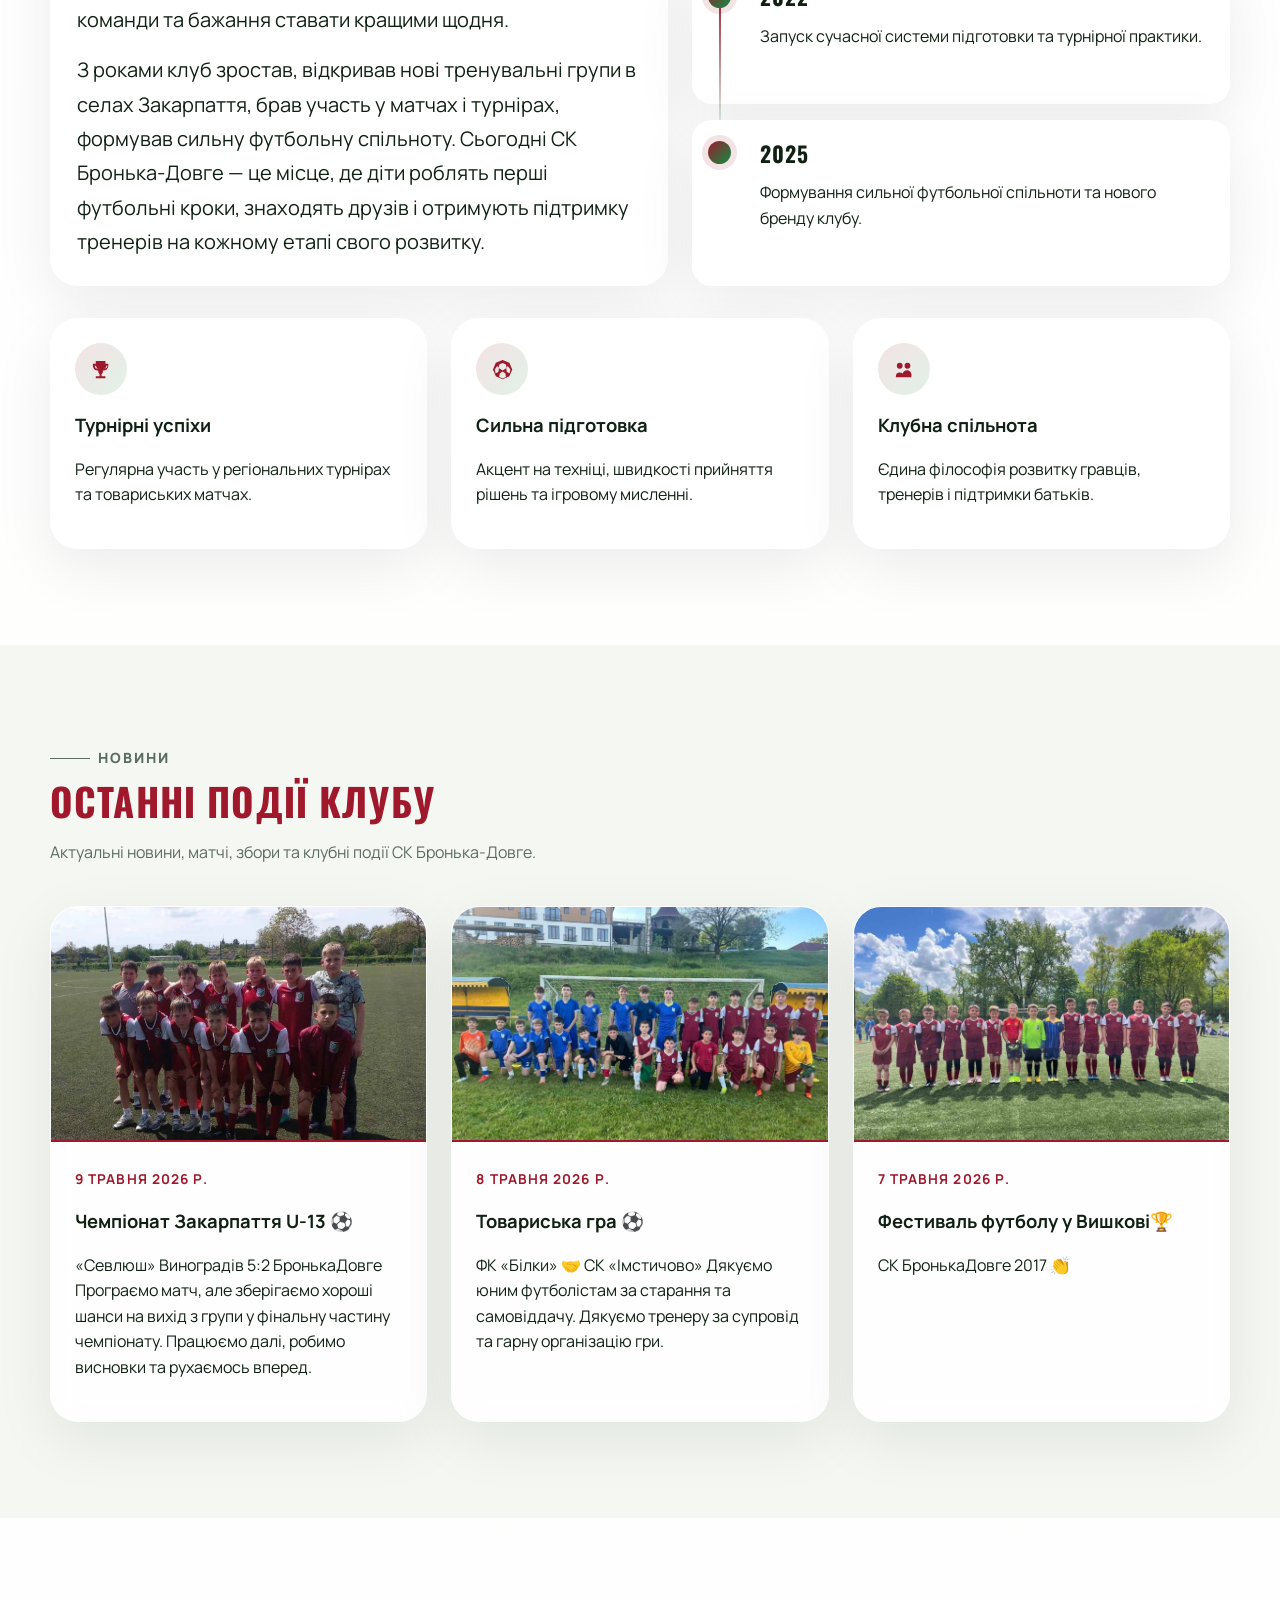
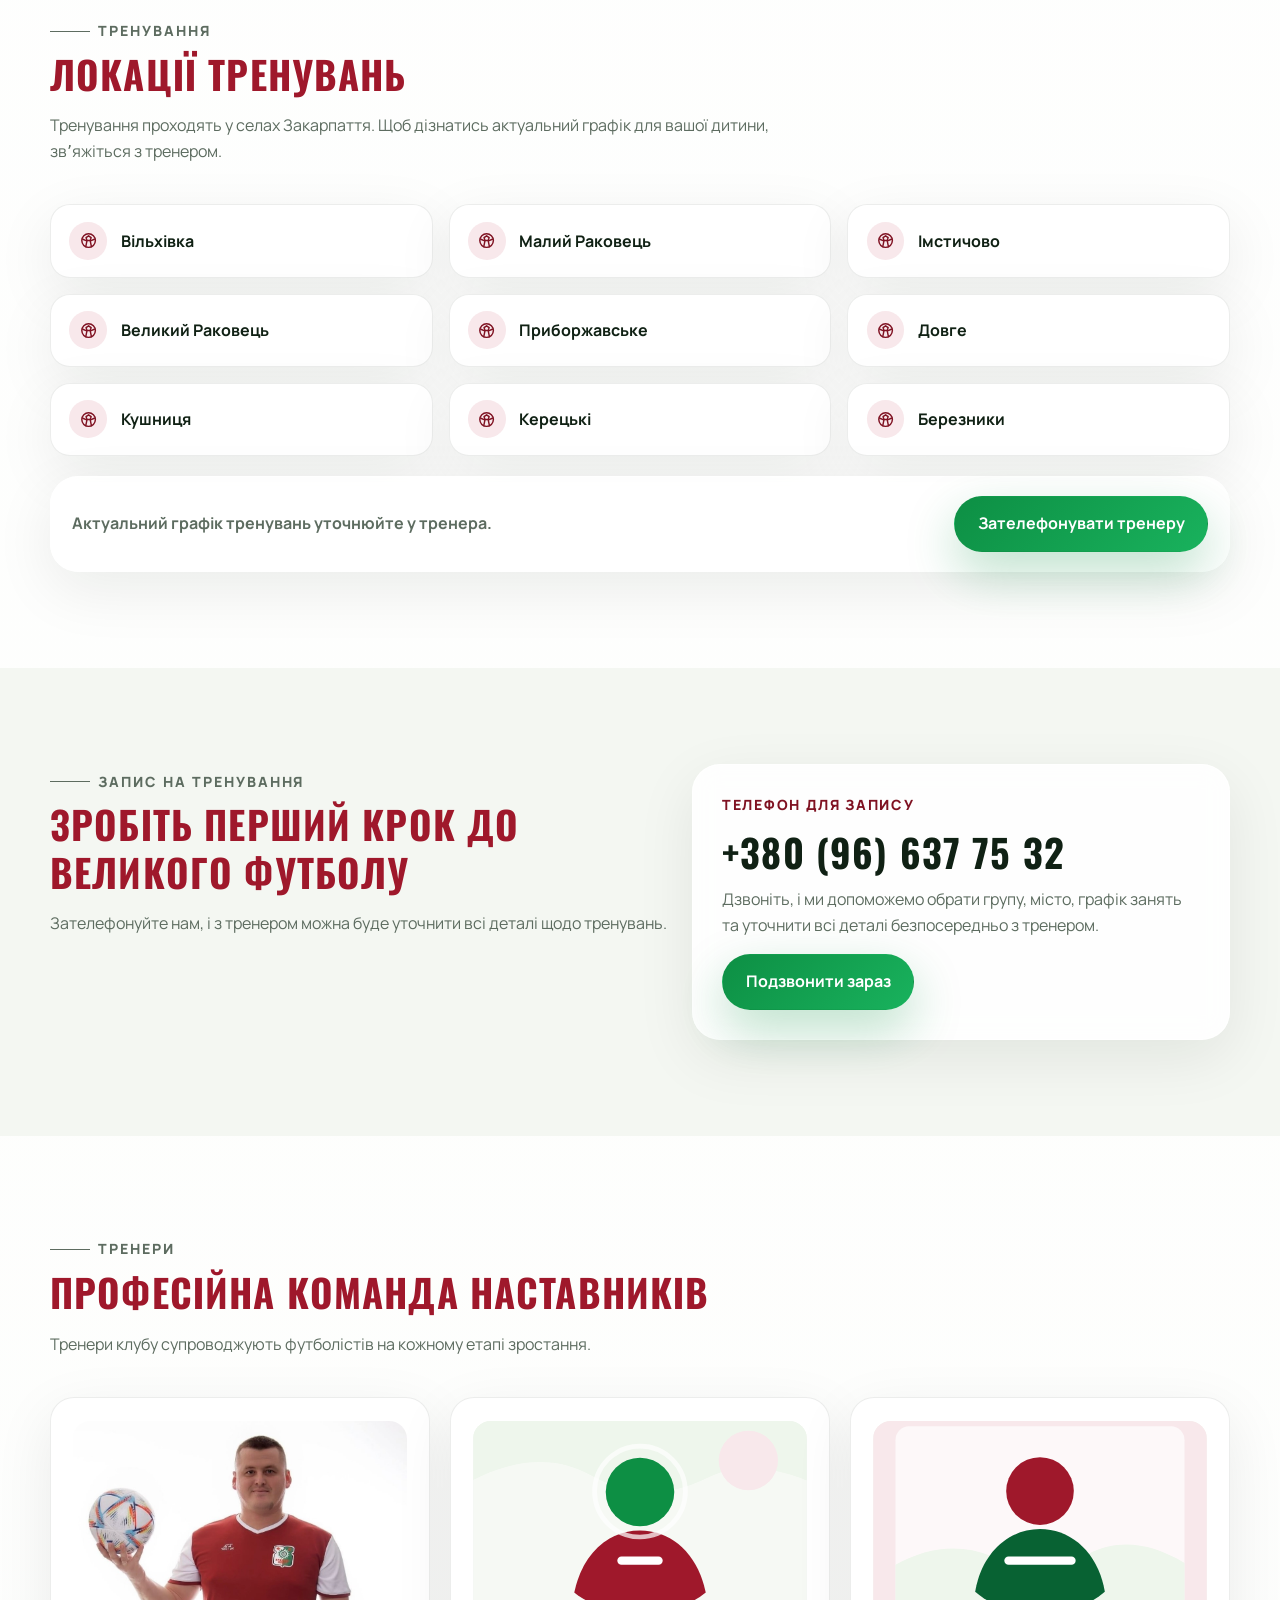
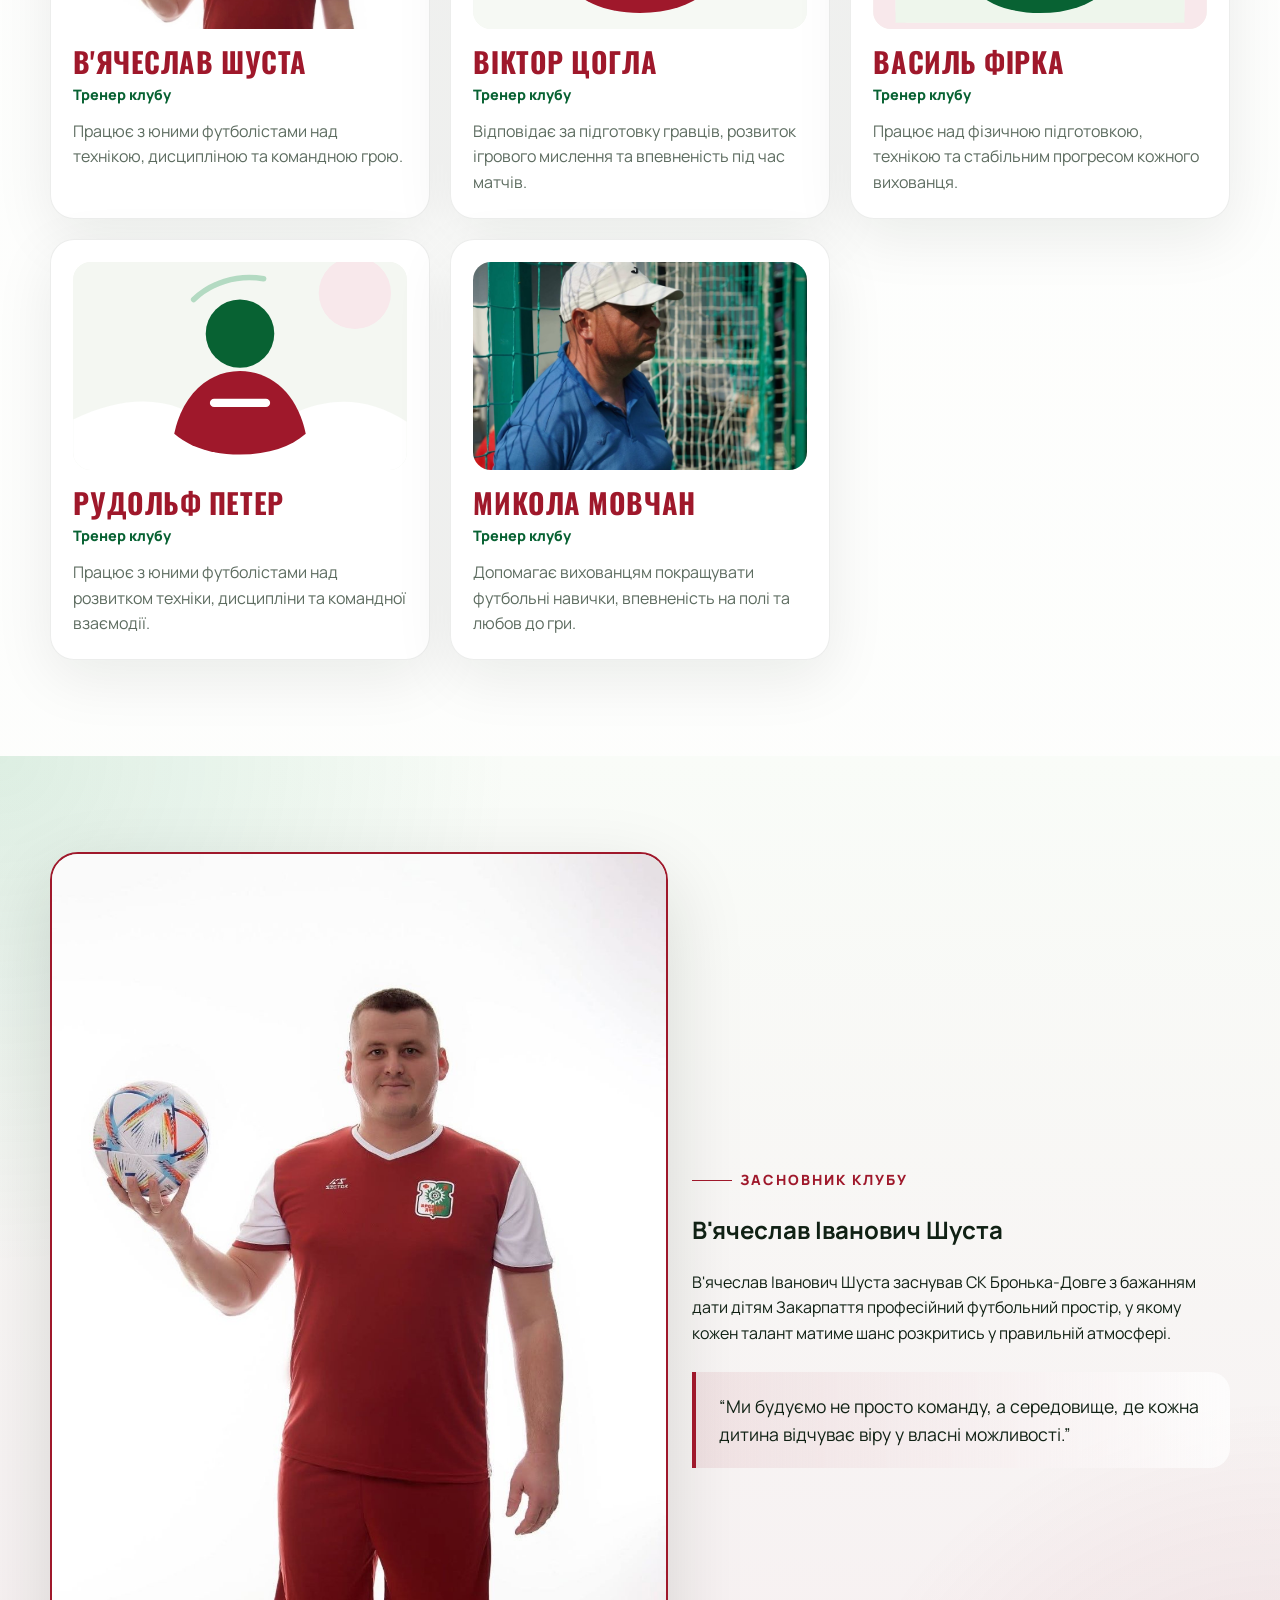
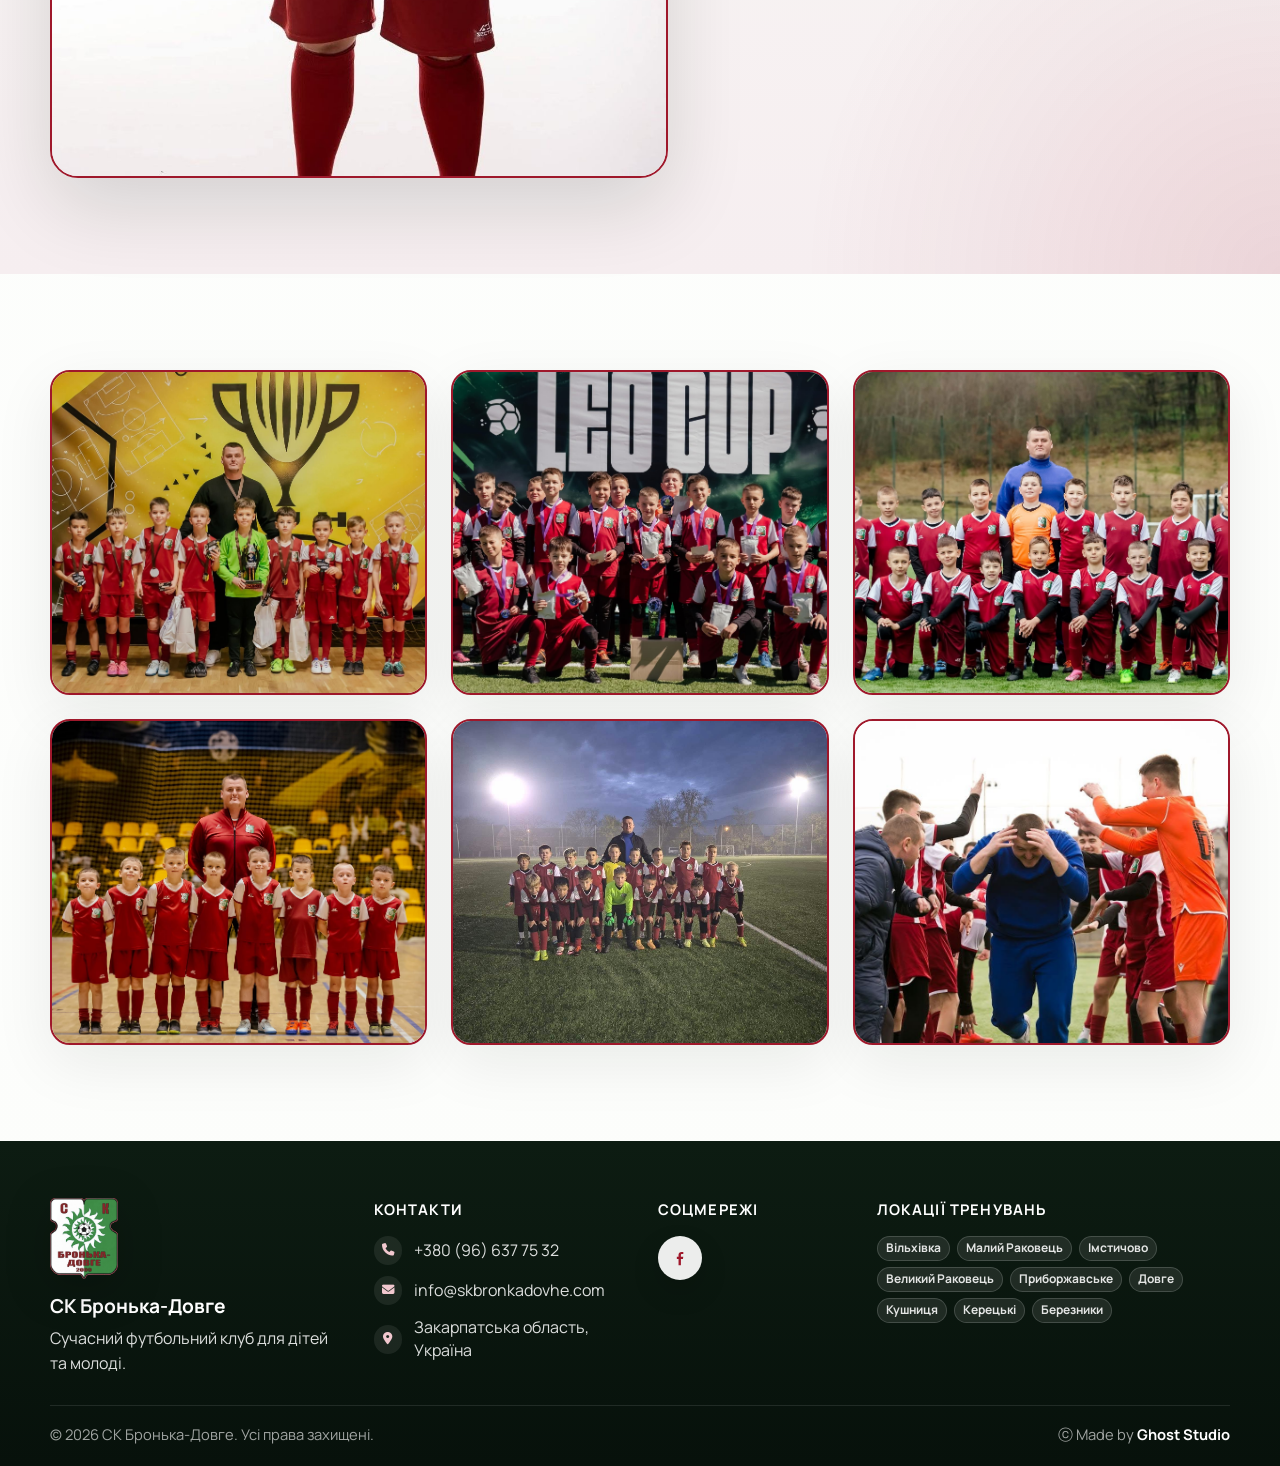
==== commit 65041c03: "Update footer locations" ====
--- a/project/index.html
+++ b/project/index.html
@@ -161,7 +161,7 @@
             <ul class="hero__stats reveal" aria-label="Ключові показники клубу">
               <li><strong>2009</strong><span>рік заснування</span></li>
               <li><strong>8+</strong><span>локацій тренувань</span></li>
-              <li><strong>300+</strong><span>вихованців</span></li>
+              <li><strong>700+</strong><span>вихованців</span></li>
             </ul>
           </div>
         </section>
@@ -618,13 +618,13 @@
           <div class="footer__brand">
             <img class="brand__logo footer__logo" src="./images/logo.png" alt="Логотип СК Бронька-Довге" />
             <h3>СК Бронька-Довге</h3>
-            <p>СУЧАСНИЙ ФУТБОЛЬНИЙ КЛУБ ДЛЯ ДІТЕЙ ТА МОЛОДІ.</p>
+            <p>Сучасний футбольний клуб для дітей та молоді.</p>
           </div>
 
           <div>
             <h4>Контакти</h4>
             <ul class="footer__list">
-              <li><i class="fa-solid fa-phone"></i><a href="tel:+380000000000">+380 (96) 637 75 32</a></li>
+              <li><i class="fa-solid fa-phone"></i><a href="tel:+380966377532">+380 (96) 637 75 32</a></li>
               <li><i class="fa-solid fa-envelope"></i><a href="mailto:info@skbronkadovhe.com">info@skbronkadovhe.com</a></li>
               <li><i class="fa-solid fa-location-dot"></i><span>Закарпатська область, Україна</span></li>
             </ul>
@@ -650,11 +650,8 @@
           </div>
 
           <div>
-            <h4>Карта</h4>
-            <div class="map-card">
-              <img src="./images/map.svg" alt="Карта Закарпаття та локацій клубу" />
-            </div>
-            <ul class="map-locations" aria-label="Локації тренувань">
+            <h4>Локації тренувань</h4>
+            <ul class="footer-locations" aria-label="Локації тренувань">
               <li>Вільхівка</li>
               <li>Малий Раковець</li>
               <li>Імстичово</li>
@@ -670,7 +667,7 @@
 
         <div class="container footer__bottom">
           <p>&copy; <span id="year"></span> СК Бронька-Довге. Усі права захищені.</p>
-          <p>&copy; Made by  <a class="footer__credit-link" href="https://ghoststudio.website" target="_blank" rel="noopener noreferrer">Ghost Studio</a></p>
+          <p> ⓒ Made by <a class="footer__credit-link" href="https://ghoststudio.website/" target="_blank" rel="noopener noreferrer">Ghost Studio</a></p>
         </div>
       </footer>
     </div>
--- a/project/style.css
+++ b/project/style.css
@@ -839,15 +839,17 @@
 }
 
 .footer {
-  padding: 4rem 0 1.2rem;
-  background: #0b1710;
+  padding: 3.6rem 0 1.2rem;
+  background:
+    linear-gradient(180deg, #0d1c12 0%, #07110b 100%);
   color: rgba(255, 255, 255, 0.86);
 }
 
 .footer__grid {
   display: grid;
-  grid-template-columns: 1.05fr 0.9fr 0.65fr 1.45fr;
-  gap: 1.5rem;
+  grid-template-columns: 1.15fr 1fr 0.75fr 1.35fr;
+  align-items: start;
+  gap: 1.4rem;
 }
 
 .footer__brand img {
@@ -858,10 +860,15 @@
 
 .footer__brand h3 {
   margin: 0 0 0.55rem;
+  color: #fff;
+  font-size: 1.2rem;
+  line-height: 1.2;
 }
 
 .footer__brand p {
   margin: 0;
+  max-width: 18rem;
+  line-height: 1.55;
 }
 
 .footer__logo {
@@ -872,8 +879,11 @@
 }
 
 .footer h4 {
-  margin: 0 0 1rem;
+  margin: 0 0 0.9rem;
   color: #fff;
+  font-size: 0.92rem;
+  letter-spacing: 0.08em;
+  text-transform: uppercase;
 }
 
 .footer__list {
@@ -886,7 +896,20 @@
   display: flex;
   align-items: center;
   gap: 0.75rem;
-  margin-bottom: 0.8rem;
+  margin-bottom: 0.7rem;
+  line-height: 1.45;
+}
+
+.footer__list i {
+  display: inline-grid;
+  place-items: center;
+  flex: 0 0 auto;
+  width: 1.8rem;
+  height: 1.8rem;
+  border-radius: 50%;
+  background: rgba(255, 255, 255, 0.08);
+  color: #f2c8cf;
+  font-size: 0.78rem;
 }
 
 .socials {
@@ -897,11 +920,13 @@
 .socials a {
   display: grid;
   place-items: center;
-  width: 2.8rem;
-  height: 2.8rem;
+  width: 2.75rem;
+  height: 2.75rem;
   border-radius: 50%;
-  background: rgba(255, 255, 255, 0.08);
-  transition: transform 0.25s ease, background 0.25s ease;
+  background: rgba(255, 255, 255, 0.92);
+  color: var(--accent);
+  box-shadow: 0 12px 28px rgba(0, 0, 0, 0.16);
+  transition: transform 0.25s ease, background 0.25s ease, color 0.25s ease;
 }
 
 .socials a svg {
@@ -910,49 +935,35 @@
 }
 
 .socials a:hover {
-  transform: translateY(-3px);
-  background: linear-gradient(135deg, rgba(159, 24, 43, 0.28), rgba(25, 178, 93, 0.2));
-}
-
-.map-card {
-  overflow: hidden;
-  border-radius: var(--radius-md);
-  border: 2px solid #9f182b;
-  background: #f7faf5;
-  box-shadow: 0 18px 44px rgba(0, 0, 0, 0.16);
-}
-
-.map-card img {
-  width: 100%;
-  height: auto;
-  aspect-ratio: 900 / 620;
-  object-fit: contain;
-}
-
-.map-locations {
+  transform: translateY(-2px);
+  background: var(--accent);
+  color: #fff;
+}
+
+.footer-locations {
   display: flex;
   flex-wrap: wrap;
-  gap: 0.45rem;
-  margin: 0.85rem 0 0;
+  gap: 0.4rem;
+  margin: 0;
   padding: 0;
   list-style: none;
 }
 
-.map-locations li {
-  padding: 0.28rem 0.55rem;
-  border: 1px solid rgba(255, 255, 255, 0.14);
+.footer-locations li {
+  padding: 0.26rem 0.52rem;
+  border: 1px solid rgba(255, 255, 255, 0.16);
   border-radius: 999px;
-  background: rgba(255, 255, 255, 0.08);
-  color: rgba(255, 255, 255, 0.86);
+  background: rgba(255, 255, 255, 0.09);
+  color: rgba(255, 255, 255, 0.88);
   font-size: 0.75rem;
   font-weight: 700;
   line-height: 1.2;
 }
 
 .footer__bottom {
-  margin-top: 2rem;
+  margin-top: 1.8rem;
   padding-top: 1.1rem;
-  border-top: 1px solid rgba(255, 255, 255, 0.08);
+  border-top: 1px solid rgba(255, 255, 255, 0.1);
   font-size: 0.92rem;
   color: rgba(255, 255, 255, 0.62);
   display: flex;
@@ -1146,7 +1157,7 @@
   }
 
   .footer__grid {
-    gap: 1.8rem;
+    gap: 1.6rem;
   }
 }
 
@@ -1366,8 +1377,23 @@
     text-align: center;
   }
 
+  .footer {
+    padding: 2.7rem 0 1rem;
+  }
+
+  .footer__grid {
+    gap: 1.45rem;
+  }
+
+  .footer__brand p {
+    margin-left: auto;
+    margin-right: auto;
+  }
+
   .footer__bottom {
+    margin-top: 1.5rem;
     justify-content: center;
+    gap: 0.45rem;
   }
 
   .footer__brand img,
@@ -1381,8 +1407,14 @@
     justify-content: center;
   }
 
-  .map-card {
-    min-height: 180px;
+  .footer-locations {
+    justify-content: center;
+    gap: 0.35rem;
+  }
+
+  .footer-locations li {
+    font-size: 0.72rem;
+    padding: 0.24rem 0.48rem;
   }
 }
 
